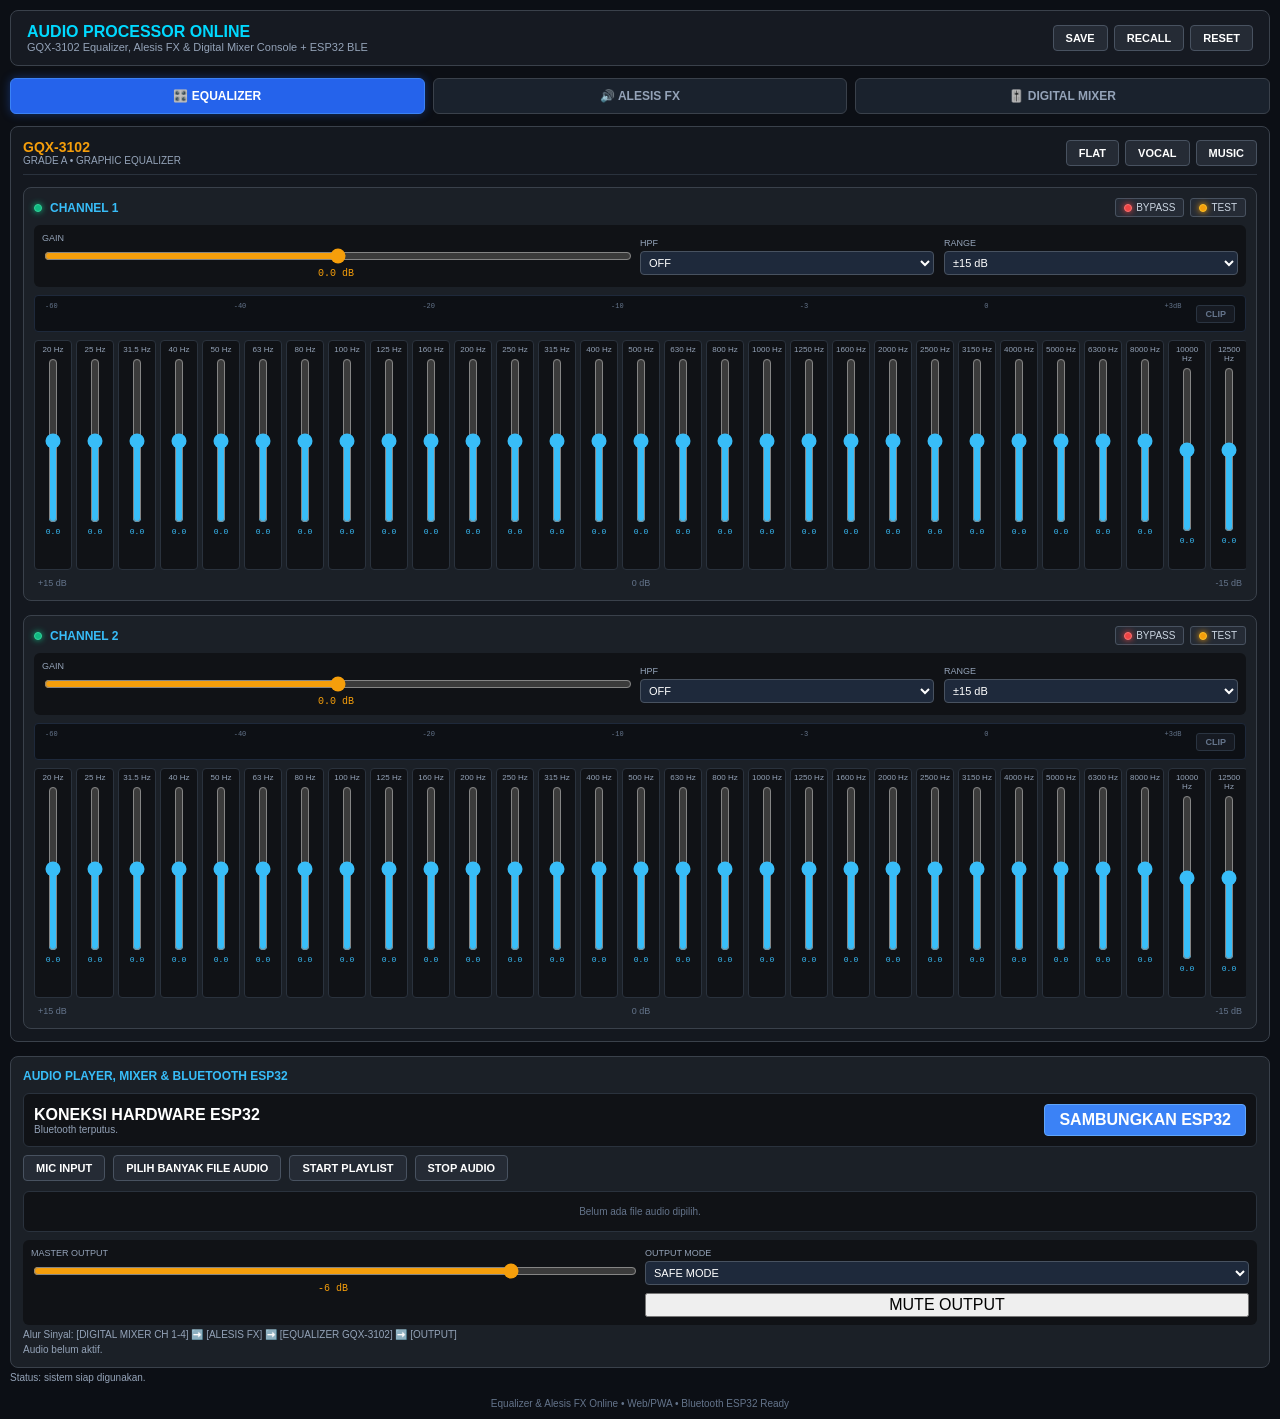
==== index.html @ 8e86ab90 "Update fmt.Println message from 'Hello' to 'Goodbye' Signed-off-by: alfattahfinance <mhmdaril707@gma" ====
<!DOCTYPE html>  
<html lang="id">  
<head>  
  <meta charset="UTF-8">  
  <meta name="viewport" content="width=device-width, initial-scale=1.0">  
  <meta name="theme-color" content="#111827">  
  <meta name="description" content="GQX-3102 Equalizer, Alesis FX & Digital Mixer Console + ESP32 BLE">  
  <link rel="manifest" href="manifest.json">  
  
  <title>GQX-3102 Equalizer & Digital Mixer Online</title>  
  <style>  
/* =========================================================  
   RESET & STYLING DASAR  
========================================================= */  
* { box-sizing: border-box; }  
html, body { width: 100%; min-height: 100%; margin: 0; padding: 0; overflow-x: hidden; }  
body { font-family: Arial, Helvetica, sans-serif; background: #0c0f15; color: #ffffff; -webkit-text-size-adjust: 100%; }  
button, input, select { font: inherit; -webkit-tap-highlight-color: transparent; cursor: pointer; }  
  
.app { width: 100%; max-width: 100%; margin: 0 auto; padding: 10px; }  
  
header, .topbar {  
  display: flex; align-items: center; justify-content: space-between; flex-wrap: wrap; gap: 12px;  
  background: #161a22; padding: 12px 16px; border-radius: 8px; border: 1px solid #3a414b; margin-bottom: 12px;  
}  
.brand { font-weight: bold; font-size: 16px; color: #00d9ff; }  
.subtitle { font-size: 11px; color: #94a3b8; }  
.actions { display: flex; gap: 6px; flex-wrap: wrap; }  
.actions button {  
  background: #252b35; color: #fff; border: 1px solid #485260; padding: 6px 12px; border-radius: 4px; font-size: 11px; font-weight: bold;  
}  
.actions button:hover, .actions button.active { background: #00d9ff; color: #000; border-color: #00d9ff; }  
  
/* =========================================================  
   TIGA TAB NAVIGASI UTAMA  
========================================================= */  
.mode-switch-bar {  
  display: grid;  
  grid-template-columns: repeat(3, 1fr);  
  gap: 8px;  
  margin-bottom: 12px;  
}  
.tab-btn {  
  background: #1a222d;  
  color: #94a3b8;  
  border: 1px solid #3a414b;  
  padding: 10px;  
  border-radius: 6px;  
  font-weight: bold;  
  font-size: 12px;  
  text-align: center;  
  transition: all 0.2s;  
}  
.tab-btn.active {  
  background: #2563eb;  
  color: #fff;  
  border-color: #3b82f6;  
  box-shadow: 0 0 10px rgba(37, 99, 235, 0.4);  
}  
  
.tab-content { display: none; }  
.tab-content.active { display: block; }  
  
/* =========================================================  
   RACK & CHANNEL CONTAINER (EQUALIZER)  
========================================================= */  
.rack { background: #14181f; border: 1px solid #3a414b; border-radius: 8px; padding: 12px; }  
.rack-header { display: flex; justify-content: space-between; align-items: center; margin-bottom: 12px; border-bottom: 1px solid #2a323d; padding-bottom: 8px; }  
.model { font-size: 14px; font-weight: bold; color: #f59e0b; }  
.grade { font-size: 10px; color: #94a3b8; }  
  
.channels { display: flex; flex-direction: column; gap: 14px; }  
.channel { background: #1b2027; border: 1px solid #3a414b; border-radius: 8px; padding: 10px; }  
.channel-header { display: flex; justify-content: space-between; align-items: center; margin-bottom: 8px; }  
.channel-title-group { display: flex; align-items: center; gap: 8px; }  
  
/* LED Indikator */  
.status-led { width: 8px; height: 8px; border-radius: 50%; background: #252b35; border: 1px solid #485260; display: inline-block; }  
.status-led.active-led { background: #10b981; border-color: #34d399; box-shadow: 0 0 6px #10b981; }  
.status-led.bypass-led { background: #ef4444; border-color: #f87171; box-shadow: 0 0 6px #ef4444; }  
.status-led.test-led { background: #f59e0b; border-color: #fbbf24; box-shadow: 0 0 6px #f59e0b; }  
  
.channel-title { font-size: 12px; font-weight: bold; color: #38bdf8; }  
.channel-controls { display: flex; gap: 6px; align-items: center; }  
.small-button { background: #252b35; color: #cbd5e1; border: 1px solid #485260; padding: 3px 8px; font-size: 10px; border-radius: 3px; display: flex; align-items: center; gap: 4px; }  
.small-button.active { background: #ef4444; color: #fff; border-color: #f87171; }  
.small-button.test-button.active { background: #f59e0b; color: #000; }  
  
.control-row { display: grid; grid-template-columns: 2fr 1fr 1fr; gap: 10px; background: #101216; padding: 8px; border-radius: 6px; margin-bottom: 8px; align-items: center; }  
.control label { display: block; font-size: 9px; color: #94a3b8; margin-bottom: 3px; }  
.control input[type="range"] { width: 100%; accent-color: #f59e0b; }  
.gain-value { font-size: 10px; color: #f59e0b; text-align: center; font-family: monospace; }  
.control select { width: 100%; background: #1e293b; color: #fff; border: 1px solid #485260; padding: 4px; font-size: 11px; border-radius: 4px; }  
  
.meter-area { display: flex; align-items: center; justify-content: space-between; background: #0d1015; padding: 6px 10px; border-radius: 4px; margin-bottom: 8px; border: 1px solid #1e293b; }  
.meter-container-box { display: flex; flex-direction: column; gap: 3px; flex-grow: 1; margin-right: 15px; }  
.meter-scale-labels { display: flex; justify-content: space-between; font-size: 7px; color: #64748b; font-family: monospace; }  
.meter { display: flex; gap: 3px; height: 12px; align-items: center; }  
.meter span { flex: 1; height: 8px; background: #192231; border-radius: 1px; border: 1px solid #2a3441; }  
.meter span.green.on { background: #10b981; border-color: #34d399; box-shadow: 0 0 5px #10b981; }  
.meter span.yellow.on { background: #f59e0b; border-color: #fbbf24; box-shadow: 0 0 5px #f59e0b; }  
.meter span.red.on { background: #ef4444; border-color: #f87171; box-shadow: 0 0 6px #ef4444; }  
.clip { font-size: 9px; font-weight: bold; color: #64748b; background: #161a22; padding: 3px 8px; border-radius: 3px; border: 1px solid #2a3441; }  
.clip.on { background: #ef4444; color: #fff; border-color: #f87171; box-shadow: 0 0 8px #ef4444; }  
  
.eq-section { width: 100%; overflow-x: auto; padding-bottom: 6px; scrollbar-width: thin; }  
.eq { display: grid; grid-template-columns: repeat(31, 38px); gap: 4px; min-width: max-content; }  
.band { background: #101216; border: 1px solid #2a323d; border-radius: 4px; padding: 4px 2px; display: flex; flex-direction: column; align-items: center; height: 230px; position: relative; }  
.band-frequency { font-size: 8px; color: #94a3b8; margin-bottom: 4px; text-align: center; }  
  
.band input[type="range"] {  
  writing-mode: vertical-lr;  
  direction: rtl;  
  width: 16px;  
  height: 165px;  
  accent-color: #38bdf8;  
  cursor: pointer;  
  position: relative;  
  z-index: 2;  
}  
  
.slider-track-container {  
  position: relative;  
  height: 165px;  
  width: 24px;  
  display: flex;  
  justify-content: center;  
  align-items: center;  
  cursor: pointer;  
}  
  
.band-value { font-size: 8px; color: #38bdf8; margin-top: 4px; font-family: monospace; text-align: center; }  
.scale { display: flex; justify-content: space-between; font-size: 9px; color: #64748b; padding: 2px 4px; }  
  
/* =========================================================  
   PANEL ALESIS (EFFECTS PROCESSOR)  
========================================================= */  
.echo-panel-box {  
  background: #161a22;  
  border: 1px solid #3a414b;  
  border-radius: 8px;  
  padding: 20px;  
}  
.echo-header-row {  
  display: flex;  
  justify-content: space-between;  
  align-items: center;  
  margin-bottom: 15px;  
}  
.echo-onoff-btn {  
  background: #252b35; color: #fff; border: 1px solid #485260; padding: 8px 16px; border-radius: 6px; font-weight: bold; font-size: 12px;  
}  
.echo-onoff-btn.active {  
  background: #10b981; border-color: #34d399; color: #000; box-shadow: 0 0 8px #10b981;  
}  
.echo-grid { display: grid; grid-template-columns: 1fr 1fr; gap: 15px; }  
.echo-control-card { background: #101216; border: 1px solid #2a323d; padding: 15px; border-radius: 6px; }  
.echo-control-card label { display: block; font-size: 11px; color: #38bdf8; margin-bottom: 6px; font-weight: bold; }  
.echo-control-card input[type="range"] { width: 100%; accent-color: #38bdf8; margin-bottom: 6px; }  
.echo-val { font-size: 11px; color: #f59e0b; font-family: monospace; text-align: right; }  
  
/* =========================================================  
   DIGITAL MIXER CONSOLE  
========================================================= */  
.mixer-console {  
  background: #0d1117;  
  border: 1px solid #30363d;  
  border-radius: 12px;  
  padding: 16px;  
  box-shadow: 0 10px 30px rgba(0,0,0,0.8);  
}  
  
.mixer-top-console {  
  display: grid;  
  grid-template-columns: 2fr 1fr;  
  gap: 12px;  
  background: #040609;  
  border: 1px solid #21262d;  
  border-radius: 8px;  
  padding: 12px;  
  margin-bottom: 16px;  
}  
  
.mixer-tft-screen {  
  background: #05080c;  
  border: 2px solid #2d3748;  
  border-radius: 8px;  
  padding: 8px;  
  box-shadow: inset 0 0 20px rgba(0,0,0,0.9), 0 4px 10px rgba(0,0,0,0.5);  
  display: flex;  
  flex-direction: column;  
  justify-content: space-between;  
}  
  
.tft-header {  
  display: flex;  
  justify-content: space-between;  
  align-items: center;  
  border-bottom: 1px solid #1e293b;  
  padding-bottom: 4px;  
  margin-bottom: 6px;  
  font-size: 10px;  
  font-weight: bold;  
  color: #38bdf8;  
  white-space: nowrap;  
  overflow: hidden;  
  text-overflow: ellipsis;  
}  
  
.tft-top-tabs {  
  display: flex;  
  gap: 3px;  
  background: #0f172a;  
  padding: 3px;  
  border-radius: 4px;  
  margin-bottom: 6px;  
  border: 1px solid #1e293b;  
  overflow-x: auto;  
}  
  
.tft-tab {  
  background: #1e293b;  
  color: #94a3b8;  
  border: none;  
  font-size: 8px;  
  font-weight: bold;  
  padding: 3px 6px;  
  border-radius: 3px;  
  cursor: pointer;  
  white-space: nowrap;  
  transition: all 0.2s;  
}  
  
.tft-tab.active { background: #0284c7; color: #fff; }  
  
.tft-main-viewport {  
  background: #020408;  
  border: 1px solid #1e293b;  
  border-radius: 4px;  
  min-height: 95px;  
  padding: 6px 8px;  
  display: flex;  
  flex-direction: column;  
  justify-content: space-between;  
}  
  
.tft-content-screen { font-size: 10px; color: #38bdf8; line-height: 1.3; }  
.tft-interactive-grid { display: grid; grid-template-columns: repeat(3, 1fr); gap: 6px; margin-top: 6px; }  
.tft-interactive-item { background: #0d121c; border: 1px solid #1e293b; padding: 4px; border-radius: 4px; font-size: 9px; }  
.tft-interactive-item label { display: block; color: #94a3b8; margin-bottom: 2px; font-size: 8px; }  
.tft-interactive-item input[type="range"] { width: 100%; accent-color: #38bdf8; }  
.tft-interactive-item select { width: 100%; background: #161f30; color: #fff; border: 1px solid #334155; font-size: 9px; padding: 2px; border-radius: 3px; }  
.tft-interactive-item button { width: 100%; background: #0284c7; color: #fff; border: none; padding: 4px; font-size: 8px; font-weight: bold; border-radius: 3px; cursor: pointer; }  
.tft-interactive-item button.active-action { background: #10b981; }  
  
.tft-encoders-bar {  
  display: grid;  
  grid-template-columns: repeat(6, 1fr);  
  gap: 4px;  
  margin-top: 6px;  
  background: #090d16;  
  padding: 4px;  
  border-radius: 4px;  
  border: 1px solid #1e293b;  
}  
  
.tft-encoder-knob {  
  background: linear-gradient(180deg, #1e293b, #0f172a);  
  border: 1px solid #475569;  
  border-radius: 4px;  
  text-align: center;  
  padding: 3px 1px;  
  font-size: 7px;  
  color: #cbd5e1;  
  font-family: monospace;  
}  
  
.tft-encoder-knob span { display: block; color: #38bdf8; font-weight: bold; font-size: 8px; margin-top: 1px; }  
  
.mixer-control-section {  
  background: #11161d;  
  border: 1px solid #21262d;  
  border-radius: 6px;  
  padding: 10px;  
  display: flex;  
  flex-direction: column;  
  justify-content: space-between;  
}  
  
.section-grid-btns { display: grid; grid-template-columns: repeat(3, 1fr); gap: 4px; }  
  
.console-btn {  
  background: #1f2937; color: #cbd5e1; border: 1px solid #374151; font-size: 9px; font-weight: bold; padding: 6px 2px; border-radius: 3px; text-align: center; cursor: pointer;  
}  
.console-btn.active { background: #0284c7; color: #fff; border-color: #38bdf8; }  
  
.mixer-desk-surface { display: grid; grid-template-columns: repeat(4, 1fr) 1.25fr; gap: 10px; overflow-x: auto; }  
  
.console-channel-strip {  
  background: linear-gradient(180deg, #161b22, #0d1117);  
  border: 1px solid #30363d;  
  border-radius: 8px;  
  padding: 10px;  
  display: flex;  
  flex-direction: column;  
  align-items: center;  
  box-shadow: inset 0 1px 0 rgba(255,255,255,0.05);  
}  
  
.console-channel-strip.master-strip { background: linear-gradient(180deg, #221a10, #110c05); border-color: #d97706; }  
  
.strip-label-box {  
  background: #0b0f15; border: 1px solid #21262d; border-radius: 4px; width: 100%; padding: 5px; text-align: center; margin-bottom: 8px; font-size: 11px; font-weight: bold; color: #38bdf8; letter-spacing: 0.5px;  
}  
.master-strip .strip-label-box { color: #fbbf24; border-color: #78350f; background: #140d04; }  
  
.strip-knobs-area {  
  width: 100%; background: #080c10; border: 1px solid #1f2937; border-radius: 4px; padding: 6px; margin-bottom: 8px; display: flex; flex-direction: column; gap: 6px;  
}  
.knob-row { display: flex; justify-content: space-between; align-items: center; font-size: 9px; color: #94a3b8; }  
.knob-row select { background: #111827; color: #fff; border: 1px solid #374151; font-size: 9px; padding: 2px; border-radius: 3px; }  
  
.fader-panel-area { display: flex; align-items: center; gap: 8px; margin: 6px 0; }  
.vert-led-meter {  
  display: flex; flex-direction: column; gap: 2px; width: 8px; height: 190px; background: #020408; border: 1px solid #1f2937; padding: 3px 1px; border-radius: 3px;  
}  
.vert-led-meter span { flex: 1; background: #111827; border-radius: 1px; }  
.vert-led-meter span.green.on { background: #10b981 !important; box-shadow: 0 0 4px #10b981; }  
.vert-led-meter span.yellow.on { background: #f59e0b !important; box-shadow: 0 0 4px #f59e0b; }  
.vert-led-meter span.red.on { background: #ef4444 !important; box-shadow: 0 0 4px #ef4444; }  
  
.fader-slot { position: relative; height: 190px; width: 28px; display: flex; justify-content: center; align-items: center; background: #05070a; border: 1px solid #1f2937; border-radius: 4px; }  
.fader-slot input[type="range"] { writing-mode: vertical-lr; direction: rtl; width: 18px; height: 175px; accent-color: #38bdf8; cursor: pointer; }  
.master-strip .fader-slot input[type="range"] { accent-color: #fbbf24; }  
  
.fader-readout { font-size: 10px; font-family: monospace; color: #38bdf8; margin-bottom: 6px; font-weight: bold; }  
.master-strip .fader-readout { color: #fbbf24; }  
  
.strip-action-buttons { display: flex; gap: 4px; width: 100%; }  
.console-action-btn { flex: 1; background: #21262d; color: #cbd5e1; border: 1px solid #374151; padding: 6px 2px; font-size: 9px; font-weight: bold; border-radius: 3px; text-align: center; cursor: pointer; }  
.console-action-btn.mute.active { background: #ef4444; color: #fff; border-color: #f87171; }  
.console-action-btn.solo.active { background: #f59e0b; color: #000; border-color: #fbbf24; }  
  
/* Audio & Bluetooth Panel */  
.audio-panel { background: #1b2027; border: 1px solid #3a414b; border-radius: 8px; padding: 12px; margin-top: 14px; }  
.audio-panel h3 { margin: 0 0 10px 0; font-size: 12px; color: #38bdf8; }  
.audio-actions { display: flex; flex-wrap: wrap; gap: 8px; align-items: center; margin-bottom: 10px; }  
.bt-panel {  
  width: 100%; background: #101216; padding: 10px; border-radius: 6px; border: 1px solid #2a323d; margin-bottom: 8px; display: flex; justify-content: space-between; align-items: center; flex-wrap: wrap; gap: 8px;  
}  
.bt-info { font-size: 10px; color: #94a3b8; }  
#connectBtButton { background: #3b82f6; color: white; border: 1px solid #60a5fa; padding: 6px 14px; border-radius: 4px; font-weight: bold; }  
#connectBtButton.connected { background: #10b981; border-color: #34d399; }  
  
.audio-actions button, .file-button {  
  background: #252b35; color: #fff; border: 1px solid #485260; padding: 6px 12px; font-size: 11px; border-radius: 4px; font-weight: bold; display: inline-flex; align-items: center; cursor: pointer;  
}  
.audio-actions button:hover, .file-button:hover { background: #334155; }  
.audio-actions button.active { background: #10b981; border-color: #34d399; color: #000; }  
  
.playlist-container { width: 100%; background: #101216; border: 1px solid #2a323d; border-radius: 6px; padding: 8px; margin: 8px 0; max-height: 100px; overflow-y: auto; font-size: 10px; color: #94a3b8; }  
.playlist-item { display: flex; justify-content: space-between; padding: 3px 6px; border-bottom: 1px solid #1e293b; cursor: pointer; }  
.playlist-item:hover { background: #1e293b; color: #fff; }  
.playlist-item.playing { color: #38bdf8; font-weight: bold; }  
  
.output-panel { display: grid; grid-template-columns: 1fr 1fr; gap: 10px; background: #101216; padding: 8px; border-radius: 6px; margin-top: 8px; }  
.output-control label { display: block; font-size: 9px; color: #94a3b8; margin-bottom: 3px; }  
.output-control input[type="range"] { width: 100%; accent-color: #f59e0b; }  
.master-value { font-size: 10px; color: #f59e0b; font-family: monospace; text-align: center; }  
.output-control select { width: 100%; background: #1e293b; color: #fff; border: 1px solid #485260; padding: 4px; font-size: 11px; border-radius: 4px; }  
#muteOutputButton.active { background: #ef4444 !important; color: #fff !important; border-color: #f87171; }  
  
.device-status, .feedback-status, .audio-status, .status { font-size: 10px; color: #94a3b8; margin-top: 4px; }  
.footer { text-align: center; font-size: 10px; color: #64748b; margin-top: 15px; }  
  
@media (max-width: 768px) {  
  .control-row, .output-panel, .echo-grid { grid-template-columns: 1fr; }  
}  
  </style>  
</head>  
  
<body>  
  <main class="app">  
    <header class="topbar">  
      <div>  
        <div class="brand">AUDIO PROCESSOR ONLINE</div>  
        <div class="subtitle">GQX-3102 Equalizer, Alesis FX & Digital Mixer Console + ESP32 BLE</div>  
      </div>  
      <div class="actions">  
        <button id="saveButton">SAVE</button>  
        <button id="loadButton">RECALL</button>  
        <button id="resetButton">RESET</button>  
      </div>  
    </header>  
  
    <!-- TIGA TAB NAVIGASI UTAMA -->  
    <nav class="mode-switch-bar">  
      <button class="tab-btn active" id="tabEqBtn">🎛️ EQUALIZER</button>  
      <button class="tab-btn" id="tabEchoBtn">🔊 ALESIS FX</button>  
      <button class="tab-btn" id="tabMixerBtn">🎚️ DIGITAL MIXER</button>  
    </nav>  
  
    <!-- KONTEN TAB 1: EQUALIZER -->  
    <div class="tab-content active" id="tabEqContent">  
      <section class="rack">  
        <div class="rack-header">  
          <div>  
            <div class="model">GQX-3102</div>  
            <div class="grade">GRADE A • GRAPHIC EQUALIZER</div>  
          </div>  
          <div class="actions">  
            <button id="flatButton">FLAT</button>  
            <button id="vocalButton">VOCAL</button>  
            <button id="musicButton">MUSIC</button>  
          </div>  
        </div>  
  
        <section class="channels">  
          <!-- CHANNEL 1 -->  
          <article class="channel" data-channel="0">  
            <div class="channel-header">  
              <div class="channel-title-group">  
                <span class="status-led active-led" id="ch0_active_led"></span>  
                <div class="channel-title">CHANNEL 1</div>  
              </div>  
              <div class="channel-controls">  
                <button class="small-button bypass-button"><span class="status-led bypass-led"></span> BYPASS</button>  
                <button class="small-button test-button"><span class="status-led test-led"></span> TEST</button>  
              </div>  
            </div>  
            <div class="control-row">  
              <div class="control">  
                <label>GAIN</label>  
                <input class="gain" type="range" min="-12" max="12" step="0.5" value="0">  
                <div class="gain-value">0.0 dB</div>  
              </div>  
              <div class="control">  
                <label>HPF</label>  
                <select class="hpf">  
                  <option value="off">OFF</option>  
                  <option value="40">40 Hz</option>  
                  <option value="80">80 Hz</option>  
                  <option value="120">120 Hz</option>  
                </select>  
              </div>  
              <div class="control">  
                <label>RANGE</label>  
                <select class="range">  
                  <option value="6">±6 dB</option>  
                  <option value="15" selected>±15 dB</option>  
                </select>  
              </div>  
            </div>  
            <div class="meter-area">  
              <div class="meter-container-box">  
                <div class="meter-scale-labels"><span>-60</span><span>-40</span><span>-20</span><span>-10</span><span>-3</span><span>0</span><span>+3dB</span></div>  
                <div class="meter"></div>  
              </div>  
              <div class="clip">CLIP</div>  
            </div>  
            <div class="eq-section"><div class="eq"></div></div>  
            <div class="scale"><span>+15 dB</span><span>0 dB</span><span>-15 dB</span></div>  
          </article>  
  
          <!-- CHANNEL 2 -->  
          <article class="channel" data-channel="1">  
            <div class="channel-header">  
              <div class="channel-title-group">  
                <span class="status-led active-led" id="ch1_active_led"></span>  
                <div class="channel-title">CHANNEL 2</div>  
              </div>  
              <div class="channel-controls">  
                <button class="small-button bypass-button"><span class="status-led bypass-led"></span> BYPASS</button>  
                <button class="small-button test-button"><span class="status-led test-led"></span> TEST</button>  
              </div>  
            </div>  
            <div class="control-row">  
              <div class="control">  
                <label>GAIN</label>  
                <input class="gain" type="range" min="-12" max="12" step="0.5" value="0">  
                <div class="gain-value">0.0 dB</div>  
              </div>  
              <div class="control">  
                <label>HPF</label>  
                <select class="hpf">  
                  <option value="off">OFF</option>  
                  <option value="40">40 Hz</option>  
                  <option value="80">80 Hz</option>  
                  <option value="120">120 Hz</option>  
                </select>  
              </div>  
              <div class="control">  
                <label>RANGE</label>  
                <select class="range">  
                  <option value="6">±6 dB</option>  
                  <option value="15" selected>±15 dB</option>  
                </select>  
              </div>  
            </div>  
            <div class="meter-area">  
              <div class="meter-container-box">  
                <div class="meter-scale-labels"><span>-60</span><span>-40</span><span>-20</span><span>-10</span><span>-3</span><span>0</span><span>+3dB</span></div>  
                <div class="meter"></div>  
              </div>  
              <div class="clip">CLIP</div>  
            </div>  
            <div class="eq-section"><div class="eq"></div></div>  
            <div class="scale"><span>+15 dB</span><span>0 dB</span><span>-15 dB</span></div>  
          </article>  
        </section>  
      </section>  
    </div>  
  
    <!-- KONTEN TAB 2: ALESIS FX PROCESSOR -->  
    <div class="tab-content" id="tabEchoContent">  
      <div class="echo-panel-box">  
        <div class="echo-header-row">  
          <div>  
            <h3 style="color: #38bdf8; margin:0 0 4px 0;">ALESIS DIGITAL EFFECTS PROCESSOR</h3>  
            <p style="font-size: 11px; color: #94a3b8; margin:0;">Prosesor Efek Studio (Reverb & Delay) di antara Mixer dan Equalizer.</p>  
          </div>  
          <button class="echo-onoff-btn" id="echoToggleBtn">ALESIS FX: OFF</button>  
        </div>  
          
        <div class="echo-grid">  
          <div class="echo-control-card">  
            <label>DELAY TIME (Waktu Pantulan)</label>  
            <input type="range" id="echoDelay" min="0.05" max="1.0" step="0.05" value="0.3">  
            <div class="echo-val" id="echoDelayVal">0.30 detik</div>  
          </div>  
            
          <div class="echo-control-card">  
            <label>FEEDBACK (Pengulangan)</label>  
            <input type="range" id="echoFeedback" min="0.0" max="0.9" step="0.05" value="0.4">  
            <div class="echo-val" id="echoFeedbackVal">40%</div>  
          </div>  
  
          <div class="echo-control-card">  
            <label>ROOM DAMPING / TONE</label>  
            <input type="range" id="echoDamping" min="1000" max="15000" step="500" value="5000">  
            <div class="echo-val" id="echoDampingVal">5000 Hz</div>  
          </div>  
  
          <div class="echo-control-card">  
            <label>EFFECTS MIX (Wet / Dry)</label>  
            <input type="range" id="echoMix" min="0.0" max="1.0" step="0.05" value="0.3">  
            <div class="echo-val" id="echoMixVal">30%</div>  
          </div>  
        </div>  
      </div>  
    </div>  
  
    <!-- KONTEN TAB 3: DIGITAL MIXER CONSOLE -->  
    <div class="tab-content" id="tabMixerContent">  
      <div class="mixer-console">  
          
        <!-- BAGIAN LAYAR UTAMA & KONTROL ATAS -->  
        <div class="mixer-top-console">  
            
          <!-- LAYAR TFT UTAMA -->  
          <div class="mixer-tft-screen">  
            <div class="tft-header">  
              <span id="tftSectionTitle">CONFIG / PREAMP INTERFACE</span>  
              <span style="color: #10b981;">● DSP: 48kHz / 32-bit</span>  
            </div>  
  
            <div class="tft-top-tabs">  
              <button class="tft-tab active" data-tft-tab="home">HOME</button>  
              <button class="tft-tab" data-tft-tab="meters">METERS</button>  
              <button class="tft-tab" data-tft-tab="routing">ROUTING</button>  
              <button class="tft-tab" data-tft-tab="setup">SETUP</button>  
              <button class="tft-tab" data-tft-tab="library">LIBRARY</button>  
              <button class="tft-tab" data-tft-tab="effects">EFFECTS</button>  
            </div>  
  
            <div class="tft-main-viewport">  
              <div class="tft-content-screen" id="tftContentArea"></div>  
              <div style="font-size: 8px; color: #64748b; border-top: 1px solid #1e293b; padding-top: 3px; display: flex; justify-content: space-between;">  
                <span id="tftFooterChannel">CH 01: Lead Vocal</span>  
                <span id="tftFooterStatus">Gate/Comp/EQ Active</span>  
              </div>  
            </div>  
  
            <div class="tft-encoders-bar">  
              <div class="tft-encoder-knob">GAIN<span id="enc1Val">+12dB</span></div>  
              <div class="tft-encoder-knob">HPF<span id="enc2Val">80Hz</span></div>  
              <div class="tft-encoder-knob">THRESH<span id="enc3Val">-18dB</span></div>  
              <div class="tft-encoder-knob">RATIO<span id="enc4Val">3:1</span></div>  
              <div class="tft-encoder-knob">FREQUENCY<span id="enc5Val">2.5kHz</span></div>  
              <div class="tft-encoder-knob">MIX/SEND<span id="enc6Val">0.0dB</span></div>  
            </div>  
          </div>  
  
          <div class="mixer-control-section">  
            <div style="font-size: 10px; font-weight: bold; color: #38bdf8; margin-bottom: 4px;">SECTION SELECT</div>  
            <div class="section-grid-btns">  
              <button class="console-btn active" data-section="config">CONFIG</button>  
              <button class="console-btn" data-section="gate">GATE</button>  
              <button class="console-btn" data-section="dynamics">DYNAMICS</button>  
              <button class="console-btn" data-section="eq">EQ</button>  
              <button class="console-btn" data-section="sends">SENDS</button>  
              <button class="console-btn" data-section="main">MAIN</button>  
            </div>  
          </div>  
        </div>  
  
        <!-- PERMUKAAN KONSOLE -->  
        <div class="mixer-desk-surface">  
          <div class="console-channel-strip" data-strip="0">  
            <div class="strip-label-box">CH 1: MIC</div>  
            <div class="strip-knobs-area">  
              <div class="knob-row"><span>GAIN</span><span>+0 dB</span></div>  
              <div class="knob-row"><span>HPF</span><select class="strip-hpf"><option value="off">OFF</option><option value="80">80Hz</option></select></div>  
            </div>  
            <div class="fader-readout">0.0 dB</div>  
            <div class="fader-panel-area">  
              <div class="fader-slot"><input class="strip-fader" type="range" min="-40" max="10" step="0.5" value="0"></div>  
              <div class="vert-led-meter" id="mixerMeter1"></div>  
            </div>  
            <div class="strip-action-buttons" style="margin-top:8px;">  
              <button class="console-action-btn mute">MUTE</button>  
              <button class="console-action-btn solo">SOLO</button>  
            </div>  
          </div>  
  
          <div class="console-channel-strip" data-strip="1">  
            <div class="strip-label-box">CH 2: MUSIC</div>  
            <div class="strip-knobs-area">  
              <div class="knob-row"><span>GAIN</span><span>+0 dB</span></div>  
              <div class="knob-row"><span>HPF</span><select class="strip-hpf"><option value="off">OFF</option><option value="80">80Hz</option></select></div>  
            </div>  
            <div class="fader-readout">0.0 dB</div>  
            <div class="fader-panel-area">  
              <div class="fader-slot"><input class="strip-fader" type="range" min="-40" max="10" step="0.5" value="0"></div>  
              <div class="vert-led-meter" id="mixerMeter2"></div>  
            </div>  
            <div class="strip-action-buttons" style="margin-top:8px;">  
              <button class="console-action-btn mute">MUTE</button>  
              <button class="console-action-btn solo">SOLO</button>  
            </div>  
          </div>  
  
          <div class="console-channel-strip" data-strip="2">  
            <div class="strip-label-box">CH 3: AUX</div>  
            <div class="strip-knobs-area">  
              <div class="knob-row"><span>GAIN</span><span>+0 dB</span></div>  
              <div class="knob-row"><span>HPF</span><select class="strip-hpf"><option value="off">OFF</option><option value="80">80Hz</option></select></div>  
            </div>  
            <div class="fader-readout">0.0 dB</div>  
            <div class="fader-panel-area">  
              <div class="fader-slot"><input class="strip-fader" type="range" min="-40" max="10" step="0.5" value="0"></div>  
              <div class="vert-led-meter" id="mixerMeter3"></div>  
            </div>  
            <div class="strip-action-buttons" style="margin-top:8px;">  
              <button class="console-action-btn mute">MUTE</button>  
              <button class="console-action-btn solo">SOLO</button>  
            </div>  
          </div>  
  
          <div class="console-channel-strip" data-strip="3">  
            <div class="strip-label-box">CH 4: FX</div>  
            <div class="strip-knobs-area">  
              <div class="knob-row"><span>GAIN</span><span>+0 dB</span></div>  
              <div class="knob-row"><span>HPF</span><select class="strip-hpf"><option value="off">OFF</option><option value="80">80Hz</option></select></div>  
            </div>  
            <div class="fader-readout">0.0 dB</div>  
            <div class="fader-panel-area">  
              <div class="fader-slot"><input class="strip-fader" type="range" min="-40" max="10" step="0.5" value="0"></div>  
              <div class="vert-led-meter" id="mixerMeter4"></div>  
            </div>  
            <div class="strip-action-buttons" style="margin-top:8px;">  
              <button class="console-action-btn mute">MUTE</button>  
              <button class="console-action-btn solo">SOLO</button>  
            </div>  
          </div>  
  
          <div class="console-channel-strip master-strip" data-strip="4">  
            <div class="strip-label-box">MASTER L/R</div>  
            <div class="strip-knobs-area" style="border-color: #78350f;">  
              <div class="knob-row"><span>LIMIT</span><span>ON</span></div>  
              <div class="knob-row"><span>PROC</span><select><option>EQ+ALESIS</option><option>BYPASS</option></select></div>  
            </div>  
            <div class="fader-readout" id="masterFaderReadout">0.0 dB</div>  
            <div class="fader-panel-area">  
              <div class="fader-slot"><input id="masterStripFader" type="range" min="-50" max="6" step="0.5" value="0"></div>  
              <div class="vert-led-meter" id="mixerMeterMaster"></div>  
            </div>  
            <div class="strip-action-buttons" style="margin-top:8px;">  
              <button class="console-action-btn mute" id="masterMuteBtn" style="background:#b45309; color:#fff;">MUTE</button>  
              <button class="console-action-btn active" style="background:#fbbf24; color:#000;">LR</button>  
            </div>  
          </div>  
        </div>  
      </div>  
    </div>  
  
    <!-- PANEL AUDIO & BLUETOOTH -->  
    <section class="audio-panel">  
      <h3>AUDIO PLAYER, MIXER & BLUETOOTH ESP32</h3>  
  
      <div class="bt-panel">  
        <div>  
          <strong>KONEKSI HARDWARE ESP32</strong>  
          <div id="btStatus" class="bt-info">Bluetooth terputus.</div>  
        </div>  
        <button id="connectBtButton">SAMBUNGKAN ESP32</button>  
      </div>  
  
      <div class="audio-actions">  
        <button id="startMicButton">MIC INPUT</button>  
        <label class="file-button">PILIH BANYAK FILE AUDIO<input id="audioFilesInput" type="file" accept="audio/*" multiple hidden></label>  
        <button id="startAudioButton">START PLAYLIST</button>  
        <button id="stopAudioButton">STOP AUDIO</button>  
      </div>  
  
      <div class="playlist-container" id="playlistContainer">  
        <div style="text-align: center; padding: 6px; color: #64748b;">Belum ada file audio dipilih.</div>  
      </div>  
  
      <div class="output-panel">  
        <div class="output-control">  
          <label for="masterGainControl">MASTER OUTPUT</label>  
          <input id="masterGainControl" type="range" min="-30" max="0" step="1" value="-6">  
          <div id="masterGainValue" class="master-value">-6 dB</div>  
        </div>  
        <div class="output-control">  
          <label for="outputMode">OUTPUT MODE</label>  
          <select id="outputMode">  
            <option value="safe" selected>SAFE MODE</option>  
            <option value="normal">NORMAL MODE</option>  
          </select>  
          <button id="muteOutputButton" style="width:100%; margin-top:8px;">MUTE OUTPUT</button>  
        </div>  
      </div>  
  
      <div id="feedbackStatus" class="feedback-status">Alur Sinyal: [DIGITAL MIXER CH 1-4] ➡️ [ALESIS FX] ➡️ [EQUALIZER GQX-3102] ➡️ [OUTPUT]</div>  
      <div id="audioStatus" class="audio-status">Audio belum aktif.</div>  
    </section>  
  
    <div id="status" class="status">Status: sistem siap digunakan.</div>  
    <div class="footer">Equalizer & Alesis FX Online • Web/PWA • Bluetooth ESP32 Ready</div>  
  </main>  
  
  <script>  
"use strict";  
  
/* =========================================================  
   INISIALISASI LED METER VERTIKAL MIXER  
========================================================= */  
function initMixerVerticalMeters() {  
  const meterIds = ["mixerMeter1", "mixerMeter2", "mixerMeter3", "mixerMeter4", "mixerMeterMaster"];  
  meterIds.forEach(id => {  
    const container = document.getElementById(id);  
    if (!container) return;  
    container.innerHTML = "";  
    for (let i = 0; i < 10; i++) {  
      const span = document.createElement("span");  
      if (i < 2) span.className = "red";  
      else if (i < 4) span.className = "yellow";  
      else span.className = "green";  
      container.appendChild(span);  
    }  
  });  
}  
initMixerVerticalMeters();  
  
/* =========================================================  
   NAVIGASI TIGA TAB UTAMA  
========================================================= */  
const tabEqBtn = document.getElementById("tabEqBtn");  
const tabEchoBtn = document.getElementById("tabEchoBtn");  
const tabMixerBtn = document.getElementById("tabMixerBtn");  
const tabEqContent = document.getElementById("tabEqContent");  
const tabEchoContent = document.getElementById("tabEchoContent");  
const tabMixerContent = document.getElementById("tabMixerContent");  
  
tabEqBtn.addEventListener("click", () => {  
  tabEqBtn.classList.add("active"); tabEchoBtn.classList.remove("active"); tabMixerBtn.classList.remove("active");  
  tabEqContent.classList.add("active"); tabEchoContent.classList.remove("active"); tabMixerContent.classList.remove("active");  
});  
tabEchoBtn.addEventListener("click", () => {  
  tabEchoBtn.classList.add("active"); tabEqBtn.classList.remove("active"); tabMixerBtn.classList.remove("active");  
  tabEchoContent.classList.add("active"); tabEqContent.classList.remove("active"); tabMixerContent.classList.remove("active");  
});  
tabMixerBtn.addEventListener("click", () => {  
  tabMixerBtn.classList.add("active"); tabEqBtn.classList.remove("active"); tabEchoBtn.classList.remove("active");  
  tabMixerContent.classList.add("active"); tabEqContent.classList.remove("active"); tabEchoContent.classList.remove("active");  
});  
  
/* =========================================================  
   WEB BLUETOOTH API KE ESP32  
========================================================= */  
let bleDevice = null, bleServer = null, eqCharacteristic = null;  
const ESP32_SERVICE_UUID = "12345678-1234-1234-1234-123456789abc";  
const ESP32_CHAR_UUID    = "abcdef01-2345-6789-0123-456789abcdef";  
  
const connectBtButton = document.getElementById("connectBtButton");  
const btStatus = document.getElementById("btStatus");  
  
connectBtButton.addEventListener("click", async () => {  
  if (!navigator.bluetooth) { alert("Web Bluetooth API tidak didukung browser ini."); return; }  
  try {  
    if (!bleDevice || !bleDevice.gatt.connected) {  
      btStatus.textContent = "Memindai perangkat ESP32...";  
      bleDevice = await navigator.bluetooth.requestDevice({ acceptAllDevices: true, optionalServices: [ESP32_SERVICE_UUID] });  
      bleDevice.addEventListener('gattserverdisconnected', onBleDisconnected);  
      bleServer = await bleDevice.gatt.connect();  
      const service = await bleServer.getPrimaryService(ESP32_SERVICE_UUID);  
      eqCharacteristic = await service.getCharacteristic(ESP32_CHAR_UUID);  
      connectBtButton.textContent = "PUTUSKAN ESP32";  
      connectBtButton.classList.add("connected");  
      btStatus.textContent = "Terhubung ke: " + (bleDevice.name || "ESP32 Device");  
      setStatus("Bluetooth ESP32 terhubung.");  
    } else {  
      if (bleDevice.gatt.connected) bleDevice.gatt.disconnect();  
      onBleDisconnected();  
    }  
  } catch (error) {  
    btStatus.textContent = "Koneksi gagal / dibatalkan.";  
    setStatus("Gagal menghubungkan Bluetooth.");  
  }  
});  
  
function onBleDisconnected() {  
  connectBtButton.textContent = "SAMBUNGKAN ESP32";  
  connectBtButton.classList.remove("connected");  
  btStatus.textContent = "Bluetooth terputus.";  
  eqCharacteristic = null; bleServer = null;  
}  
  
async function sendDataToESP32(dataString) {  
  if (eqCharacteristic && bleDevice && bleDevice.gatt.connected) {  
    try { await eqCharacteristic.writeValue(new TextEncoder().encode(dataString)); } catch (err) {}  
  }  
}  
  
/* =========================================================  
   DATA FREKUENSI & EQUALIZER GRAFIK  
========================================================= */  
const frequencies = [  
  20, 25, 31.5, 40, 50, 63, 80, 100, 125, 160,  
  200, 250, 315, 400, 500, 630, 800, 1000, 1250,  
  1600, 2000, 2500, 3150, 4000, 5000, 6300, 8000,  
  10000, 12500, 16000, 20000  
];  
  
const channels = [...document.querySelectorAll(".channel")];  
function setStatus(msg) { const el = document.getElementById("status"); if (el) el.textContent = "Status: " + msg; }  
function setAudioStatus(msg) { const el = document.getElementById("audioStatus"); if (el) el.textContent = msg; }  
function formatFrequency(v) { return Number.isInteger(v) ? String(v) : v.toFixed(1); }  
  
function createBands(channel) {  
  const eq = channel.querySelector(".eq");  
  if (!eq || eq.children.length > 0) return;  
  
  frequencies.forEach((frequency, index) => {  
    const band = document.createElement("div");  
    band.className = "band";  
  
    const frequencyLabel = document.createElement("div");  
    frequencyLabel.className = "band-frequency";  
    frequencyLabel.textContent = formatFrequency(frequency) + " Hz";  
  
    const trackContainer = document.createElement("div");  
    trackContainer.className = "slider-track-container";  
  
    const slider = document.createElement("input");  
    slider.type = "range"; slider.min = "-15"; slider.max = "15"; slider.step = "0.5"; slider.value = "0";  
  
    const value = document.createElement("div");  
    value.className = "band-value";  
    value.textContent = "0.0";  
  
    slider.addEventListener("input", () => {  
      value.textContent = Number(slider.value).toFixed(1);  
      syncAudioControlsFromUI();  
      sendDataToESP32(JSON.stringify({ type: "eq", band: index, val: slider.value }));  
    });  
  
    trackContainer.appendChild(slider);  
    band.append(frequencyLabel, trackContainer, value);  
    eq.appendChild(band);  
  });  
}  
  
/* =========================================================  
   AUDIO ENGINE & ROUTING (MIXER ➡️ ALESIS FX ➡️ EQ ➡️ OUTPUT)  
========================================================= */  
let audioContext = null;  
let microphoneStream = null;  
let microphoneSource = null;  
  
let audioBuffers = [];  
let audioFileNames = [];  
let currentPlaylistIndex = 0;  
let activeSourceNode = null;  
let isPlaying = false;  
  
// Mixer Strip Nodes  
let mixerStrips = [];  
let masterStripGain = null;  
  
// Alesis FX Nodes  
let alesisInputMerger = null;  
let alesisDelayNode = null, alesisFeedbackNode = null, alesisFilterNode = null, alesisWetNode = null, alesisDryNode = null;  
let isAlesisFxEnabled = false;  
  
// Master Output Nodes  
let masterGainNode = null, outputMuteGainNode = null;  
let audioGraphReady = false, meterAnimationId = null, outputMuted = false;  
  
const audioFilesInput = document.getElementById("audioFilesInput");  
const playlistContainer = document.getElementById("playlistContainer");  
const startMicButton = document.getElementById("startMicButton");  
const startAudioButton = document.getElementById("startAudioButton");  
const stopAudioButton = document.getElementById("stopAudioButton");  
const masterGainControl = document.getElementById("masterGainControl");  
const masterGainValue = document.getElementById("masterGainValue");  
const outputMode = document.getElementById("outputMode");  
const muteOutputButton = document.getElementById("muteOutputButton");  
  
const echoDelay = document.getElementById("echoDelay");  
const echoFeedback = document.getElementById("echoFeedback");  
const echoDamping = document.getElementById("echoDamping");  
const echoMix = document.getElementById("echoMix");  
const echoToggleBtn = document.getElementById("echoToggleBtn");  
  
function createAudioContext() {  
  if (!audioContext) {  
    const AudioContextClass = window.AudioContext || window.webkitAudioContext;  
    audioContext = new AudioContextClass();  
  }  
  if (audioContext.state === "suspended") audioContext.resume();  
  return audioContext;  
}  
  
function dbToGain(db) { return Math.pow(10, db / 20); }  
function getSafeMasterGainDb() {  
  const req = Number(masterGainControl.value);  
  return outputMode.value === "safe" ? Math.min(req, -3) : req;  
}  
  
function updateMasterGain() {  
  const appliedDb = getSafeMasterGainDb();  
  masterGainValue.textContent = appliedDb.toFixed(0) + " dB";  
  if (masterGainNode && audioContext) {  
    masterGainNode.gain.setTargetAtTime(dbToGain(appliedDb), audioContext.currentTime, 0.01);  
  }  
}  
  
function updateOutputMute() {  
  if (outputMuteGainNode && audioContext) {  
    outputMuteGainNode.gain.setTargetAtTime(outputMuted ? 0 : 1, audioContext.currentTime, 0.01);  
  }  
  muteOutputButton.textContent = outputMuted ? "UNMUTE OUTPUT" : "MUTE OUTPUT";  
  muteOutputButton.classList.toggle("active", outputMuted);  
}  
  
// Playlist multi-file handler menggunakan ArrayBuffer Decoding  
audioFilesInput.addEventListener("change", async e => {  
  const files = Array.from(e.target.files);  
  if (files.length === 0) return;  
  
  createAudioContext();  
  initializeAudioGraph();  
  audioBuffers = [];  
  audioFileNames = files.map(f => f.name);  
  setAudioStatus("Mendecode file audio ke Digital Mixer...");  
  
  for (let file of files) {  
    try {  
      const arrayBuffer = await file.arrayBuffer();  
      const decodedBuffer = await audioContext.decodeAudioData(arrayBuffer);  
      audioBuffers.push(decodedBuffer);  
    } catch (err) {}  
  }  
  
  currentPlaylistIndex = 0;  
  renderPlaylistUI();  
  setAudioStatus(audioBuffers.length + " file siap diputar di Channel Mixer.");  
});  
  
function renderPlaylistUI() {  
  playlistContainer.innerHTML = "";  
  audioFileNames.forEach((name, index) => {  
    const item = document.createElement("div");  
    item.className = "playlist-item" + (index === currentPlaylistIndex ? " playing" : "");  
    item.innerHTML = `<span>${index + 1}. ${name}</span>`;  
    item.addEventListener("click", () => {  
      currentPlaylistIndex = index;  
      renderPlaylistUI();  
      playCurrentBuffer();  
    });  
    playlistContainer.appendChild(item);  
  });  
}  
  
const audioChannels = [  
  { inputGain: null, highPass: null, filters: [], analyser: null, bypass: false },  
  { inputGain: null, highPass: null, filters: [], analyser: null, bypass: false }  
];  
  
function buildEqualizerChannel(channelIndex) {  
  const channel = channels[channelIndex];  
  const gainControl = channel.querySelector(".gain");  
  const hpfControl = channel.querySelector(".hpf");  
  const bandControls = [...channel.querySelectorAll(".band input[type='range']")];  
  
  const inputGain = audioContext.createGain();  
  const highPass = audioContext.createBiquadFilter();  
  const analyser = audioContext.createAnalyser();  
  
  inputGain.gain.value = dbToGain(Number(gainControl.value));  
  highPass.type = "highpass";  
  highPass.frequency.value = hpfControl.value === "off" ? 20 : Number(hpfControl.value);  
  highPass.Q.value = 0.707;  
  analyser.fftSize = 1024;  
  
  inputGain.connect(highPass);  
  let previousNode = highPass;  
  const filters = [];  
  
  bandControls.forEach((control, index) => {  
    const filter = audioContext.createBiquadFilter();  
    filter.type = "peaking";  
    filter.frequency.value = frequencies[index];  
    filter.Q.value = 1.4;  
    filter.gain.value = Number(control.value);  
    previousNode.connect(filter);  
    previousNode = filter;  
    filters.push(filter);  
  });  
  
  previousNode.connect(analyser);  
  audioChannels[channelIndex] = { inputGain, highPass, filters, analyser, bypass: false };  
  
  gainControl.addEventListener("input", () => {  
    inputGain.gain.setTargetAtTime(dbToGain(Number(gainControl.value)), audioContext.currentTime, 0.01);  
  });  
  hpfControl.addEventListener("change", () => {  
    highPass.frequency.setTargetAtTime(hpfControl.value === "off" ? 20 : Number(hpfControl.value), audioContext.currentTime, 0.01);  
  });  
  bandControls.forEach((control, index) => {  
    control.addEventListener("input", () => {  
      if (audioChannels[channelIndex].bypass) return;  
      filters[index].gain.setTargetAtTime(Number(control.value), audioContext.currentTime, 0.01);  
    });  
  });  
  
  return audioChannels[channelIndex];  
}  
  
function initializeAudioGraph() {  
  createAudioContext();  
  if (audioGraphReady) {   
    updateMasterGain();   
    updateOutputMute();   
    startRealMeters();   
    return;   
  }  
  
  // Inisialisasi 4 Channel Mixer Strip & Master Strip  
  const stripElements = document.querySelectorAll(".console-channel-strip");  
  mixerStrips = [];  
  
  stripElements.forEach((stripEl, sIdx) => {  
    const fader = stripEl.querySelector("input[type='range']");  
    const readout = stripEl.querySelector(".fader-readout");  
    const muteBtn = stripEl.querySelector(".console-action-btn.mute");  
    const hpfSel = stripEl.querySelector("select");  
  
    const gainNode = audioContext.createGain();  
    const muteNode = audioContext.createGain();  
    const hpfNode = audioContext.createBiquadFilter();  
  
    gainNode.gain.value = dbToGain(fader ? Number(fader.value) : 0);  
    muteNode.gain.value = 1.0;  
    hpfNode.type = "highpass";  
    hpfNode.frequency.value = 20;  
  
    hpfNode.connect(gainNode);  
    gainNode.connect(muteNode);  
  
    if (fader) {  
      fader.addEventListener("input", () => {  
        const val = Number(fader.value);  
        gainNode.gain.setTargetAtTime(dbToGain(val), audioContext.currentTime, 0.01);  
        if (readout) readout.textContent = val.toFixed(1) + " dB";  
      });  
    }  
  
    if (muteBtn) {  
      muteBtn.addEventListener("click", () => {  
        muteBtn.classList.toggle("active");  
        const muted = muteBtn.classList.contains("active");  
        muteNode.gain.setTargetAtTime(muted ? 0 : 1, audioContext.currentTime, 0.01);  
      });  
    }  
  
    if (hpfSel) {  
      hpfSel.addEventListener("change", () => {  
        hpfNode.frequency.setTargetAtTime(hpfSel.value === "off" ? 20 : Number(hpfSel.value), audioContext.currentTime, 0.01);  
      });  
    }  
  
    mixerStrips.push({ hpf: hpfNode, gain: gainNode, mute: muteNode });  
  });  
  
  masterStripGain = audioContext.createGain();  
  masterStripGain.gain.value = 1.0;  
  const masterFader = document.getElementById("masterStripFader");  
  const masterReadout = document.getElementById("masterFaderReadout");  
  const masterMute = document.getElementById("masterMuteBtn");  
  
  if (masterFader) {  
    masterFader.addEventListener("input", () => {  
      const val = Number(masterFader.value);  
      masterStripGain.gain.setTargetAtTime(dbToGain(val), audioContext.currentTime, 0.01);  
      if (masterReadout) masterReadout.textContent = val.toFixed(1) + " dB";  
    });  
  }  
  if (masterMute) {  
    masterMute.addEventListener("click", () => {  
      masterMute.classList.toggle("active");  
      const muted = masterMute.classList.contains("active");  
      masterStripGain.gain.setTargetAtTime(muted ? 0 : 1, audioContext.currentTime, 0.01);  
    });  
  }  
  
  buildEqualizerChannel(0);  
  buildEqualizerChannel(1);  
  
  masterGainNode = audioContext.createGain();  
  outputMuteGainNode = audioContext.createGain();  
  
  // Inisialisasi Alesis FX Nodes  
  alesisInputMerger = audioContext.createGain();  
  alesisDelayNode = audioContext.createDelay(2.0);  
  alesisDelayNode.delayTime.value = Number(echoDelay.value);  
  
  alesisFeedbackNode = audioContext.createGain();  
  alesisFeedbackNode.gain.value = Number(echoFeedback.value);  
  
  alesisFilterNode = audioContext.createBiquadFilter();  
  alesisFilterNode.type = "lowpass";  
  alesisFilterNode.frequency.value = Number(echoDamping.value);  
  
  alesisWetNode = audioContext.createGain();  
  alesisWetNode.gain.value = Number(echoMix.value);  
  
  alesisDryNode = audioContext.createGain();  
  alesisDryNode.gain.value = 1.0 - Number(echoMix.value);  
  
  alesisDelayNode.connect(alesisFilterNode);  
  alesisFilterNode.connect(alesisFeedbackNode);  
  alesisFeedbackNode.connect(alesisDelayNode);  
  
  masterGainNode.gain.value = dbToGain(getSafeMasterGainDb());  
  outputMuteGainNode.gain.value = outputMuted ? 0 : 1;  
  
  rebuildAudioRouting();  
  outputMuteGainNode.connect(audioContext.destination);  
  
  audioGraphReady = true;  
  updateMasterGain();  
  updateOutputMute();  
  startRealMeters();  
}  
  
/* =========================================================  
   ALUR ROUTING AUDIO UTAMA:  
   [Digital Mixer Ch 1-4] ➡️ [Alesis FX] ➡️ [Equalizer GQX-3102 Ch 1 & 2] ➡️ [Master Out]  
========================================================= */  
function rebuildAudioRouting() {  
  if (!audioGraphReady) return;  
  
  try {  
    mixerStrips.forEach(strip => {  
      try { strip.mute.disconnect(); } catch (e) {}  
    });  
    try { masterStripGain.disconnect(); } catch (e) {}  
    try { alesisDryNode.disconnect(); } catch (e) {}  
    try { alesisWetNode.disconnect(); } catch (e) {}  
    try { alesisDelayNode.disconnect(alesisWetNode); } catch (e) {}  
    try { audioChannels[0].inputGain.disconnect(); } catch (e) {}  
    try { audioChannels[1].inputGain.disconnect(); } catch (e) {}  
  } catch (e) {}  
  
  // Gabungkan semua channel mixer strip ke master strip  
  const mixerSubgroupMerger = audioContext.createGain();  
  mixerStrips.forEach((strip, sIdx) => {  
    if (sIdx < 4) {  
      strip.mute.connect(mixerSubgroupMerger);  
    }  
  });  
  
  mixerSubgroupMerger.connect(masterStripGain);  
  masterStripGain.connect(alesisInputMerger);  
  
  // Rute melalui Alesis FX Processor atau langsung ke Equalizer  
  if (isAlesisFxEnabled) {  
    alesisInputMerger.connect(alesisDryNode);  
    alesisDryNode.connect(audioChannels[0].inputGain);  
    alesisDryNode.connect(audioChannels[1].inputGain);  
  
    alesisInputMerger.connect(alesisDelayNode);  
    alesisDelayNode.connect(alesisWetNode);  
    alesisWetNode.connect(audioChannels[0].inputGain);  
    alesisWetNode.connect(audioChannels[1].inputGain);  
  } else {  
    alesisInputMerger.connect(audioChannels[0].inputGain);  
    alesisInputMerger.connect(audioChannels[1].inputGain);  
  }  
  
  const eqMerger = audioContext.createChannelMerger(2);  
  audioChannels[0].analyser.connect(eqMerger, 0, 0);  
  audioChannels[1].analyser.connect(eqMerger, 0, 1);  
  eqMerger.connect(masterGainNode);  
  masterGainNode.connect(outputMuteGainNode);  
}  
  
echoToggleBtn.addEventListener("click", () => {  
  isAlesisFxEnabled = !isAlesisFxEnabled;  
  if (isAlesisFxEnabled) {  
    echoToggleBtn.textContent = "ALESIS FX: ON";  
    echoToggleBtn.classList.add("active");  
    setStatus("Prosesor Alesis FX diaktifkan di antara Mixer dan Equalizer.");  
  } else {  
    echoToggleBtn.textContent = "ALESIS FX: OFF";  
    echoToggleBtn.classList.remove("active");  
    setStatus("Prosesor Alesis FX dimatikan.");  
  }  
  rebuildAudioRouting();  
});  
  
echoDelay.addEventListener("input", () => {  
  document.getElementById("echoDelayVal").textContent = Number(echoDelay.value).toFixed(2) + " detik";  
  if (alesisDelayNode && audioContext) alesisDelayNode.delayTime.setTargetAtTime(Number(echoDelay.value), audioContext.currentTime, 0.01);  
});  
  
echoFeedback.addEventListener("input", () => {  
  document.getElementById("echoFeedbackVal").textContent = Math.round(echoFeedback.value * 100) + "%";  
  if (alesisFeedbackNode && audioContext) alesisFeedbackNode.gain.setTargetAtTime(Number(echoFeedback.value), audioContext.currentTime, 0.01);  
});  
  
echoDamping.addEventListener("input", () => {  
  document.getElementById("echoDampingVal").textContent = echoDamping.value + " Hz";  
  if (alesisFilterNode && audioContext) alesisFilterNode.frequency.setTargetAtTime(Number(echoDamping.value), audioContext.currentTime, 0.01);  
});  
  
echoMix.addEventListener("input", () => {  
  document.getElementById("echoMixVal").textContent = Math.round(echoMix.value * 100) + "%";  
  if (alesisWetNode && alesisDryNode && audioContext) {  
    alesisWetNode.gain.setTargetAtTime(Number(echoMix.value), audioContext.currentTime, 0.01);  
    alesisDryNode.gain.setTargetAtTime(1.0 - Number(echoMix.value), audioContext.currentTime, 0.01);  
  }  
});  
  
function disconnectCurrentSource() {  
  if (activeSourceNode) { try { activeSourceNode.stop(); } catch (e) {} activeSourceNode = null; }  
  if (microphoneStream) { microphoneStream.getTracks().forEach(t => t.stop()); microphoneStream = null; }  
  microphoneSource = null;  
}  
  
function playCurrentBuffer() {  
  if (audioBuffers.length === 0) {  
    setStatus("Pilih file audio terlebih dahulu di Mixer!");  
    return;  
  }  
  
  createAudioContext();  
  initializeAudioGraph();  
  
  if (activeSourceNode) {  
    try { activeSourceNode.stop(); } catch (e) {}  
  }  
  
  const buffer = audioBuffers[currentPlaylistIndex];  
  activeSourceNode = audioContext.createBufferSource();  
  activeSourceNode.buffer = buffer;  
  
  // Masuk melalui Mixer Channel 2 (MUSIC)  
  activeSourceNode.connect(mixerStrips[1].hpf);  
  
  activeSourceNode.start(0);  
  isPlaying = true;  
  startAudioButton.classList.add("active");  
  setAudioStatus("Memutar file: " + audioFileNames[currentPlaylistIndex] + " ➡️ Mixer Ch 2 ➡️ Alesis FX ➡️ Equalizer");  
  
  activeSourceNode.onended = () => {  
    if (isPlaying && audioBuffers.length > 0) {  
      currentPlaylistIndex = (currentPlaylistIndex + 1) % audioBuffers.length;  
      renderPlaylistUI();  
      playCurrentBuffer();  
    }  
  };  
}  
  
startAudioButton.addEventListener("click", async () => {  
  if (audioBuffers.length === 0) {  
    setStatus("Pilih file audio terlebih dahulu!");  
    return;  
  }  
  const ctx = createAudioContext();  
  if (ctx.state === "suspended") await ctx.resume();  
  playCurrentBuffer();  
});  
  
startMicButton.addEventListener("click", async () => {  
  try {  
    const ctx = createAudioContext();  
    if (ctx.state === "suspended") await ctx.resume();  
      
    initializeAudioGraph();  
    disconnectCurrentSource();  
    const constraints = { audio: { channelCount: 1, echoCancellation: false } };  
    microphoneStream = await navigator.mediaDevices.getUserMedia(constraints);  
    microphoneSource = audioContext.createMediaStreamSource(microphoneStream);  
    // Masuk melalui Mixer Channel 1 (MIC)  
    microphoneSource.connect(mixerStrips[0].hpf);  
    setAudioStatus("Mikrofon aktif ➡️ Mixer Ch 1 ➡️ Alesis FX ➡️ Equalizer.");  
  } catch (err) { setAudioStatus("Gagal mengakses mikrofon."); }  
});  
  
stopAudioButton.addEventListener("click", () => {  
  disconnectCurrentSource();  
  isPlaying = false;  
  startAudioButton.classList.remove("active");  
  setAudioStatus("Audio dihentikan.");  
});  
  
function syncAudioControlsFromUI() {  
  if (!audioGraphReady || !audioContext) return;  
  channels.forEach((channel, index) => {  
    const ac = audioChannels[index];  
    if (!ac.inputGain) return;  
    const gainCtrl = channel.querySelector(".gain");  
    const hpfCtrl = channel.querySelector(".hpf");  
    const bypassBtn = channel.querySelector(".bypass-button");  
    const bands = [...channel.querySelectorAll(".band input[type='range']")];  
  
    ac.inputGain.gain.setTargetAtTime(dbToGain(Number(gainCtrl.value)), audioContext.currentTime, 0.01);  
    ac.highPass.frequency.setTargetAtTime(hpfCtrl.value === "off" ? 20 : Number(hpfCtrl.value), audioContext.currentTime, 0.01);  
    ac.bypass = bypassBtn.classList.contains("active");  
  
    ac.filters.forEach((filter, bIdx) => {  
      if (bands[bIdx]) {  
        filter.gain.setTargetAtTime(ac.bypass ? 0 : Number(bands[bIdx].value), audioContext.currentTime, 0.01);  
      }  
    });  
  });  
}  
  
function updateValues(channel) {  
  const gain = channel.querySelector(".gain");  
  const gainVal = channel.querySelector(".gain-value");  
  if (gain && gainVal) gainVal.textContent = Number(gain.value).toFixed(1) + " dB";  
  channel.querySelectorAll(".band").forEach(b => {  
    const s = b.querySelector("input");  
    const v = b.querySelector(".band-value");  
    if (s && v) v.textContent = Number(s.value).toFixed(1);  
  });  
  syncAudioControlsFromUI();  
}  
  
function setRange(channel, range) {  
  const max = Number(range);  
  channel.querySelectorAll(".band input").forEach(s => {  
    s.min = String(-max); s.max = String(max);  
    if (Number(s.value) > max) s.value = String(max);  
    if (Number(s.value) < -max) s.value = String(-max);  
  });  
  channel.querySelector(".scale").innerHTML = `<span>+${max} dB</span><span>0 dB</span><span>-${max} dB</span>`;  
  updateValues(channel);  
}  
  
function setPreset(type) {  
  channels.forEach(channel => {  
    channel.querySelector(".gain").value = "0";  
    channel.querySelectorAll(".band input").forEach((slider, index) => {  
      let val = 0;  
      if (type === "vocal") {  
        if (index >= 13 && index <= 21) val = 3;  
        if (index <= 5) val = -2;  
        if (index >= 25) val = 2;  
      } else if (type === "music") {  
        if (index <= 5) val = 4;  
        if (index >= 23) val = 3;  
        if (index >= 12 && index <= 18) val = -1;  
      }  
      slider.value = String(val);  
      const valDisplay = slider.closest(".band").querySelector(".band-value");  
      if (valDisplay) valDisplay.textContent = Number(slider.value).toFixed(1);  
    });  
    updateValues(channel);  
  });  
  setStatus(`Preset ${type.toUpperCase()} diterapkan.`);  
}  
  
channels.forEach((channel, idx) => {  
  createBands(channel);  
  channel.querySelector(".gain").addEventListener("input", () => updateValues(channel));  
  channel.querySelector(".range").addEventListener("change", e => setRange(channel, e.target.value));  
  
  const bypassBtn = channel.querySelector(".bypass-button");  
  const testBtn = channel.querySelector(".test-button");  
  const activeLed = document.getElementById(`ch${idx}_active_led`);  
  
  bypassBtn.addEventListener("click", () => {  
    bypassBtn.classList.toggle("active");  
    const bypassed = bypassBtn.classList.contains("active");  
    channel.querySelectorAll(".gain, .hpf, .range, .band input").forEach(c => c.disabled = bypassed);  
    syncAudioControlsFromUI();  
    if (bypassed) activeLed.classList.remove("active-led");  
    else activeLed.classList.add("active-led");  
    setStatus(bypassed ? "Bypass aktif." : "Bypass nonaktif.");  
  });  
  
  testBtn.addEventListener("click", () => {  
    testBtn.classList.toggle("active");  
    const testing = testBtn.classList.contains("active");  
    channel.querySelector(".gain").value = testing ? "6" : "0";  
    channel.querySelectorAll(".band input").forEach(s => {  
      s.value = testing ? "2" : "0";  
      const valDisplay = s.closest(".band").querySelector(".band-value");  
      if (valDisplay) valDisplay.textContent = Number(s.value).toFixed(1);  
    });  
    updateValues(channel);  
  });  
  updateValues(channel);  
});  
  
document.getElementById("flatButton").addEventListener("click", () => setPreset("flat"));  
document.getElementById("vocalButton").addEventListener("click", () => setPreset("vocal"));  
document.getElementById("musicButton").addEventListener("click", () => setPreset("music"));  
  
masterGainControl.addEventListener("input", updateMasterGain);  
outputMode.addEventListener("change", updateMasterGain);  
muteOutputButton.addEventListener("click", () => { outputMuted = !outputMuted; updateOutputMute(); });  
  
document.querySelectorAll(".console-action-btn").forEach(btn => {  
  btn.addEventListener("click", () => { btn.classList.toggle("active"); });  
});  
  
/* =========================================================  
   UI SYNC & TFT DISPLAY INTERAKTIF (DIPERBAIKI RESPONSIF)  
========================================================= */  
const tftSectionTitle = document.getElementById("tftSectionTitle");  
const tftContentArea = document.getElementById("tftContentArea");  
const tftFooterChannel = document.getElementById("tftFooterChannel");  
const tftFooterStatus = document.getElementById("tftFooterStatus");  
const tftTabs = document.querySelectorAll(".tft-tab");  
const consoleSectionBtns = document.querySelectorAll(".mixer-control-section .console-btn");  
  
function updateEncoders(data) {  
  const encoderBoxes = document.querySelectorAll(".tft-encoder-knob");  
  encoderBoxes.forEach((box, index) => {  
    if (data[index]) {  
      box.innerHTML = `${data[index].name}<span id="enc${index+1}Val">${data[index].val}</span>`;  
    }  
  });  
}  
  
const tftDatabase = {  
  config: {  
    title: "CONFIG / PREAMP INTERFACE",  
    footerCh: "CH 01: Lead Vocal",  
    footerSt: "Preamp & Phantom Active",  
    content: `  
      <div class="tft-interactive-grid">  
        <div class="tft-interactive-item"><label>Analog Gain (+12dB)</label><input type="range" min="0" max="60" value="12" oninput="this.parentElement.querySelector('span').textContent=this.value+'dB'"><span>12dB</span></div>  
        <div class="tft-interactive-item"><label>Phantom 48V</label><button class="active-action" onclick="this.classList.toggle('active-action'); this.textContent = this.classList.contains('active-action') ? 'ON' : 'OFF'">ON</button></div>  
        <div class="tft-interactive-item"><label>Phase Invert</label><button onclick="this.classList.toggle('active-action'); this.textContent = this.classList.contains('active-action') ? 'INVERT' : 'NORMAL'">NORMAL</button></div>  
      </div>  
    `,  
    encoders: [{name:"GAIN", val:"+12dB"}, {name:"HPF", val:"80Hz"}, {name:"POLARITY", val:"NORM"}, {name:"DELAY", val:"0.0ms"}, {name:"WIDTH", val:"100%"}, {name:"TRIM", val:"0.0dB"}]  
  },  
  gate: {  
    title: "NOISE GATE / EXPANDER PROCESSOR",  
    footerCh: "CH 01: Lead Vocal",  
    footerSt: "Expander Active",  
    content: `  
      <div class="tft-interactive-grid">  
        <div class="tft-interactive-item"><label>Threshold (-45dB)</label><input type="range" min="-80" max="0" value="-45" oninput="this.parentElement.querySelector('span').textContent=this.value+'dB'"><span>-45dB</span></div>  
        <div class="tft-interactive-item"><label>Ratio (1:2.5)</label><input type="range" min="1" max="10" step="0.5" value="2.5" oninput="this.parentElement.querySelector('span').textContent='1:'+this.value"><span>1:2.5</span></div>  
        <div class="tft-interactive-item"><label>Gate Status</label><button class="active-action" onclick="this.classList.toggle('active-action'); this.textContent = this.classList.contains('active-action') ? 'ACTIVE' : 'BYPASS'">ACTIVE</button></div>  
      </div>  
    `,  
    encoders: [{name:"THRESH", val:"-45dB"}, {name:"RATIO", val:"1:2.5"}, {name:"ATTACK", val:"5ms"}, {name:"HOLD", val:"20ms"}, {name:"RELEASE", val:"300ms"}, {name:"FILTER", val:"OFF"}]  
  },  
  dynamics: {  
    title: "DYNAMICS / COMPRESSOR PROCESSOR",  
    footerCh: "CH 01: Lead Vocal",  
    footerSt: "Peak Compressor Active",  
    content: `  
      <div class="tft-interactive-grid">  
        <div class="tft-interactive-item"><label>Threshold (-18dB)</label><input type="range" min="-60" max="0" value="-18" oninput="this.parentElement.querySelector('span').textContent=this.value+'dB'"><span>-18dB</span></div>  
        <div class="tft-interactive-item"><label>Ratio (3:1)</label><input type="range" min="1" max="20" value="3" oninput="this.parentElement.querySelector('span').textContent=this.value+':1'"><span>3:1</span></div>  
        <div class="tft-interactive-item"><label>Makeup Gain</label><input type="range" min="0" max="24" value="2" oninput="this.parentElement.querySelector('span').textContent='+'+this.value+'dB'"><span>+2dB</span></div>  
      </div>  
    `,  
    encoders: [{name:"THRESH", val:"-18dB"}, {name:"RATIO", val:"3:1"}, {name:"ATTACK", val:"10ms"}, {name:"RELEASE", val:"300ms"}, {name:"MAKEUP", val:"+2dB"}, {name:"KNEE", val:"Soft"}]  
  },  
  eq: {  
    title: "CHANNEL PARAMETRIC EQUALIZER",  
    footerCh: "CH 01: Lead Vocal",  
    footerSt: "4-Band Parametric Active",  
    content: `  
      <div class="tft-interactive-grid">  
        <div class="tft-interactive-item"><label>Low Gain (+2dB)</label><input type="range" min="-15" max="15" value="2" oninput="this.parentElement.querySelector('span').textContent=this.value+'dB'"><span>+2dB</span></div>  
        <div class="tft-interactive-item"><label>Mid Gain (-3dB)</label><input type="range" min="-15" max="15" value="-3" oninput="this.parentElement.querySelector('span').textContent=this.value+'dB'"><span>-3dB</span></div>  
        <div class="tft-interactive-item"><label>High Gain (+4dB)</label><input type="range" min="-15" max="15" value="4" oninput="this.parentElement.querySelector('span').textContent=this.value+'dB'"><span>+4dB</span></div>  
      </div>  
    `,  
    encoders: [{name:"LOW FREQ", val:"100Hz"}, {name:"LOW GAIN", val:"+2dB"}, {name:"MID FREQ", val:"2.5kHz"}, {name:"MID GAIN", val:"-3dB"}, {name:"HIGH FREQ", val:"10kHz"}, {name:"HIGH GAIN", val:"+4dB"}]  
  },  
  sends: {  
    title: "BUS SENDS & FX ROUTING",  
    footerCh: "CH 01: Lead Vocal",  
    footerSt: "Post-Fader Send Active",  
    content: `  
      <div class="tft-interactive-grid">  
        <div class="tft-interactive-item"><label>Send 1 (Alesis)</label><input type="range" min="-60" max="0" value="-6" oninput="this.parentElement.querySelector('span').textContent=this.value+'dB'"><span>-6dB</span></div>  
        <div class="tft-interactive-item"><label>Send 2 (Aux)</label><input type="range" min="-60" max="0" value="-12" oninput="this.parentElement.querySelector('span').textContent=this.value+'dB'"><span>-12dB</span></div>  
        <div class="tft-interactive-item"><label>Send Mode</label><select><option>Post-Fader</option><option>Pre-Fader</option><option>Subgroup</option></select></div>  
      </div>  
    `,  
    encoders: [{name:"SEND 1", val:"-6dB"}, {name:"SEND 2", val:"-12dB"}, {name:"SEND 3", val:"-inf"}, {name:"SEND 4", val:"-inf"}, {name:"PAN", val:"C (0)"}, {name:"MODE", val:"POST"}]  
  },  
  main: {  
    title: "MAIN FOH OUTPUT & MATRIX",  
    footerCh: "MASTER FOH",  
    footerSt: "Limiter Active",  
    content: `  
      <div class="tft-interactive-grid">  
        <div class="tft-interactive-item"><label>Main FOH Level</label><input type="range" min="-50" max="6" value="0" oninput="this.parentElement.querySelector('span').textContent=this.value+'dB'"><span>0dB</span></div>  
        <div class="tft-interactive-item"><label>Brickwall Limiter</label><input type="range" min="-20" max="0" value="-0.5" oninput="this.parentElement.querySelector('span').textContent=this.value+'dB'"><span>-0.5dB</span></div>  
        <div class="tft-interactive-item"><label>Mono Sum</label><button onclick="this.classList.toggle('active-action'); this.textContent = this.classList.contains('active-action') ? 'MONO ON' : 'OFF'">OFF</button></div>  
      </div>  
    `,  
    encoders: [{name:"MASTER", val:"0dB"}, {name:"LIMITER", val:"-0.5dB"}, {name:"BALANCE", val:"CENTER"}, {name:"MONO", val:"OFF"}, {name:"MATRIX 1", val:"-inf"}, {name:"MATRIX 2", val:"-inf"}]  
  },  
  home: {  
    title: "HOME / OVERVIEW CONSOLE",  
    footerCh: "SYSTEM OVERVIEW",  
    footerSt: "All Channels Operational",  
    content: `  
      <div class="tft-interactive-grid">  
        <div class="tft-interactive-item"><label>Global Mute All</label><button onclick="this.classList.toggle('active-action');">MUTE ALL</button></div>  
        <div class="tft-interactive-item"><label>DSP Engine Clock</label><select><option>48 kHz / 32-bit</option><option>44.1 kHz / 24-bit</option></select></div>  
        <div class="tft-interactive-item"><label>Talkback Mic</label><button onclick="this.classList.toggle('active-action');">TALK ON</button></div>  
      </div>  
    `,  
    encoders: [{name:"CH 1 LVL", val:"0dB"}, {name:"CH 2 LVL", val:"0dB"}, {name:"CH 3 LVL", val:"0dB"}, {name:"CH 4 LVL", val:"0dB"}, {name:"FX RET", val:"-6dB"}, {name:"MASTER", val:"0dB"}]  
  },  
  meters: {  
    title: "METERS / RTA SPECTRUM ANALYZER",  
    footerCh: "RTA SPECTRUM",  
    footerSt: "Real-time FFT Active",  
    content: `  
      <div class="tft-interactive-grid">  
        <div class="tft-interactive-item"><label>RTA Source</label><select><option>Post-EQ Main</option><option>Pre-DSP Input</option></select></div>  
        <div class="tft-interactive-item"><label>Peak Hold Time</label><select><option>3.0 Seconds</option><option>Infinite</option><option>Off</option></select></div>  
        <div class="tft-interactive-item"><label>Spectrum Zoom</label><input type="range" min="1" max="4" value="1" oninput="this.parentElement.querySelector('span').textContent=this.value+'x'"><span>1x</span></div>  
      </div>  
    `,  
    encoders: [{name:"SOURCE", val:"POST-EQ"}, {name:"DECAY", val:"Fast"}, {name:"PEAK HOLD", val:"3.0s"}, {name:"ZOOM", val:"1x"}, {name:"WEIGHT", val:"A-EQ"}, {name:"VIEW", val:"31-BAND"}]  
  },  
  routing: {  
    title: "ROUTING MATRIX & PATCHBAY",  
    footerCh: "IO PATCHBAY",  
    footerSt: "USB Audio Interface Linked",  
    content: `  
      <div class="tft-interactive-grid">  
        <div class="tft-interactive-item"><label>Input 1 Source</label><select><option>Playlist Audio</option><option>USB Stream L</option></select></div>  
        <div class="tft-interactive-item"><label>Input 2 Source</label><select><option>Mic / Line 2</option><option>USB Stream R</option></select></div>  
        <div class="tft-interactive-item"><label>Direct Out Tap</label><select><option>Post-Fader</option><option>Pre-EQ</option></select></div>  
      </div>  
    `,  
    encoders: [{name:"IN 1", val:"PLAYLIST"}, {name:"IN 2", val:"MIC 2"}, {name:"IN 3", val:"AUX 1"}, {name:"IN 4", val:"AUX 2"}, {name:"USB IN", val:"CH 1-2"}, {name:"OUT", val:"MAIN L/R"}]  
  },  
  setup: {  
    title: "SYSTEM SETUP & HARDWARE PREFERENCES",  
    footerCh: "HARDWARE PREF",  
    footerSt: "Firmware v2.4.1 Stable",  
    content: `  
      <div class="tft-interactive-grid">  
        <div class="tft-interactive-item"><label>Display Brightness</label><input type="range" min="20" max="100" value="85" oninput="this.parentElement.querySelector('span').textContent=this.value+'%'"><span>85%</span></div>  
        <div class="tft-interactive-item"><label>BLE ESP32 Link</label><button class="active-action" onclick="this.classList.toggle('active-action')">CONNECTED</button></div>  
        <div class="tft-interactive-item"><label>Audio Buffer Size</label><select><option>512 Samples</option><option>256 Samples</option><option>1024 Samples</option></select></div>  
      </div>  
    `,  
    encoders: [{name:"CLOCK", val:"INTERNAL"}, {name:"SAMPLE", val:"48kHz"}, {name:"BUFFER", val:"512smpl"}, {name:"MIDI CH", val:"1"}, {name:"BLE LINK", val:"ACTIVE"}, {name:"BRIGHTNESS", val:"85%"}]  
  },  
  library: {  
    title: "SCENE & PRESET LIBRARY",  
    footerCh: "SCENE MANAGER",  
    footerSt: "Auto-Save Enabled",  
    content: `  
      <div class="tft-interactive-grid">  
        <div class="tft-interactive-item"><label>Active Scene</label><select><option>#01 Live Stage Default</option><option>#02 Acoustic Cafe</option><option>#03 Karaoke Night</option></select></div>  
        <div class="tft-interactive-item"><label>Store Preset</label><button onclick="alert('Konfigurasi mixer berhasil disimpan ke Scene aktif!')">STORE SCENE</button></div>  
        <div class="tft-interactive-item"><label>Recall Safe</label><button class="active-action" onclick="this.classList.toggle('active-action')">SAFE ON</button></div>  
      </div>  
    `,  
    encoders: [{name:"SCENE", val:"#01"}, {name:"RECALL", val:"SAFE"}, {name:"STORE", val:"READY"}, {name:"SNIPPET", val:"ALL"}, {name:"USB BACKUP", val:"READY"}, {name:"AUTO SAVE", val:"ON"}]  
  },  
  effects: {  
    title: "FX RACK & PROCESSOR",  
    footerCh: "VIRTUAL FX RACK",  
    footerSt: "Alesis FX Processor Assigned",  
    content: `  
      <div class="tft-interactive-grid">  
        <div class="tft-interactive-item"><label>Alesis Preset 1</label><select><option>Stage Reverb</option><option>Plate Reverb</option><option>Vocal Echo</option></select></div>  
        <div class="tft-interactive-item"><label>Alesis Preset 2</label><select><option>Stereo Chorus</option><option>Delay + Reverb</option><option>Flanger</option></select></div>  
        <div class="tft-interactive-item"><label>FX Master Bypass</label><button onclick="this.classList.toggle('active-action'); this.textContent = this.classList.contains('active-action') ? 'FX ACTIVE' : 'BYPASSED'">FX ACTIVE</button></div>  
      </div>  
    `,  
    encoders: [{name:"FX TYPE 1", val:"REVERB"}, {name:"TIME 1", val:"2.2s"}, {name:"FX TYPE 2", val:"DELAY"}, {name:"TIME 2", val:"350ms"}, {name:"MIX 1", val:"25%"}, {name:"MIX 2", val:"30%"}]  
  }  
};  
  
function loadTftPage(key) {  
  const data = tftDatabase[key];  
  if (!data) return;  
  tftSectionTitle.textContent = data.title;  
  tftContentArea.innerHTML = data.content;  
  tftFooterChannel.textContent = data.footerCh;  
  tftFooterStatus.textContent = data.footerSt;  
  updateEncoders(data.encoders);  
}  
  
consoleSectionBtns.forEach(btn => {  
  btn.addEventListener("click", () => {  
    consoleSectionBtns.forEach(b => b.classList.remove("active"));  
    btn.classList.add("active");  
    loadTftPage(btn.getAttribute("data-section"));  
  });  
});  
  
tftTabs.forEach(tab => {  
  tab.addEventListener("click", () => {  
    tftTabs.forEach(t => t.classList.remove("active"));  
    tab.classList.add("active");  
    loadTftPage(tab.getAttribute("data-tft-tab"));  
  });  
});  
  
loadTftPage("config");  
  
/* =========================================================  
   LOGIKA METER LED REAL-TIME  
========================================================= */  
function startRealMeters() {  
  if (meterAnimationId) return;  
  const meterBuffers = [new Uint8Array(1024), new Uint8Array(1024)];  
  const vertMeterBuffers = [new Uint8Array(512), new Uint8Array(512), new Uint8Array(512), new Uint8Array(512), new Uint8Array(512)];  
    
  function updateAllMeters() {  
    meterAnimationId = requestAnimationFrame(updateAllMeters);  
  
    const isAudioRunning = audioContext && audioContext.state === "running" && isPlaying;  
  
    audioChannels.forEach((audioChannel, index) => {  
      const channel = channels[index];  
      if (!channel) return;  
      const meter = channel.querySelector(".meter");  
      const clip = channel.querySelector(".clip");  
      if (!meter || !clip) return;  
  
      if (!isAudioRunning || !audioChannel.analyser) {  
        meter.innerHTML = "";  
        for (let s = 0; s < 12; s++) {  
          const seg = document.createElement("span");  
          if (s >= 9) seg.classList.add("red"); else if (s >= 7) seg.classList.add("yellow"); else seg.classList.add("green");  
          meter.appendChild(seg);  
        }  
        clip.classList.remove("on");  
        return;  
      }  
  
      const buffer = meterBuffers[index];  
      audioChannel.analyser.getByteTimeDomainData(buffer);  
  
      let sum = 0, peak = 0;  
      for (let i = 0; i < buffer.length; i++) {  
        const sample = (buffer[i] - 128) / 128;  
        sum += sample * sample;  
        if (Math.abs(sample) > peak) peak = Math.abs(sample);  
      }  
  
      let rms = Math.sqrt(sum / buffer.length);  
      const db = 20 * Math.log10(Math.max(rms, 0.0001));  
      const level = rms < 0.001 ? 0 : Math.max(1, Math.min(12, Math.round(((db + 50) / 50) * 12)));  
  
      meter.innerHTML = "";  
      for (let segmentIndex = 0; segmentIndex < 12; segmentIndex++) {  
        const segment = document.createElement("span");  
        if (segmentIndex >= 9) segment.classList.add("red");  
        else if (segmentIndex >= 7) segment.classList.add("yellow");  
        else segment.classList.add("green");  
        if (segmentIndex < level) segment.classList.add("on");  
        meter.appendChild(segment);  
      }  
      clip.classList.toggle("on", peak >= 0.95);  
    });  
  
    const mixerMeters = [  
      document.querySelectorAll("#mixerMeter1 span"),  
      document.querySelectorAll("#mixerMeter2 span"),  
      document.querySelectorAll("#mixerMeter3 span"),  
      document.querySelectorAll("#mixerMeter4 span"),  
      document.querySelectorAll("#mixerMeterMaster span")  
    ];  
  
    mixerMeters.forEach((meterSpans, mIdx) => {  
      if (!meterSpans || meterSpans.length === 0) return;  
      if (!isAudioRunning) { meterSpans.forEach(span => span.classList.remove("on")); return; }  
  
      let rms = 0;  
      const sourceAnalyzerIdx = mIdx < 4 ? (mIdx % 2) : 0;   
      if (audioChannels[sourceAnalyzerIdx] && audioChannels[sourceAnalyzerIdx].analyser) {  
        try {  
          const analyser = audioChannels[sourceAnalyzerIdx].analyser;  
          analyser.getByteTimeDomainData(vertMeterBuffers[mIdx]);  
          let sum = 0;  
          for (let i = 0; i < vertMeterBuffers[mIdx].length; i++) {  
            let sample = (vertMeterBuffers[mIdx][i] - 128) / 128;  
            sum += sample * sample;  
          }  
          rms = Math.sqrt(sum / vertMeterBuffers[mIdx].length);  
        } catch (e) { rms = 0; }  
      }  
  
      const db = 20 * Math.log10(Math.max(rms, 0.0001));  
      const activeCount = rms < 0.001 ? 0 : Math.max(1, Math.min(10, Math.round(((db + 50) / 50) * 10)));  
  
      meterSpans.forEach((span, idx) => {  
        const reverseIdx = meterSpans.length - 1 - idx;  
        if (reverseIdx < activeCount) span.classList.add("on"); else span.classList.remove("on");  
      });  
    });  
  }  
  updateAllMeters();  
}  
  </script>  
</body>  
</html>  

</body>
</html>
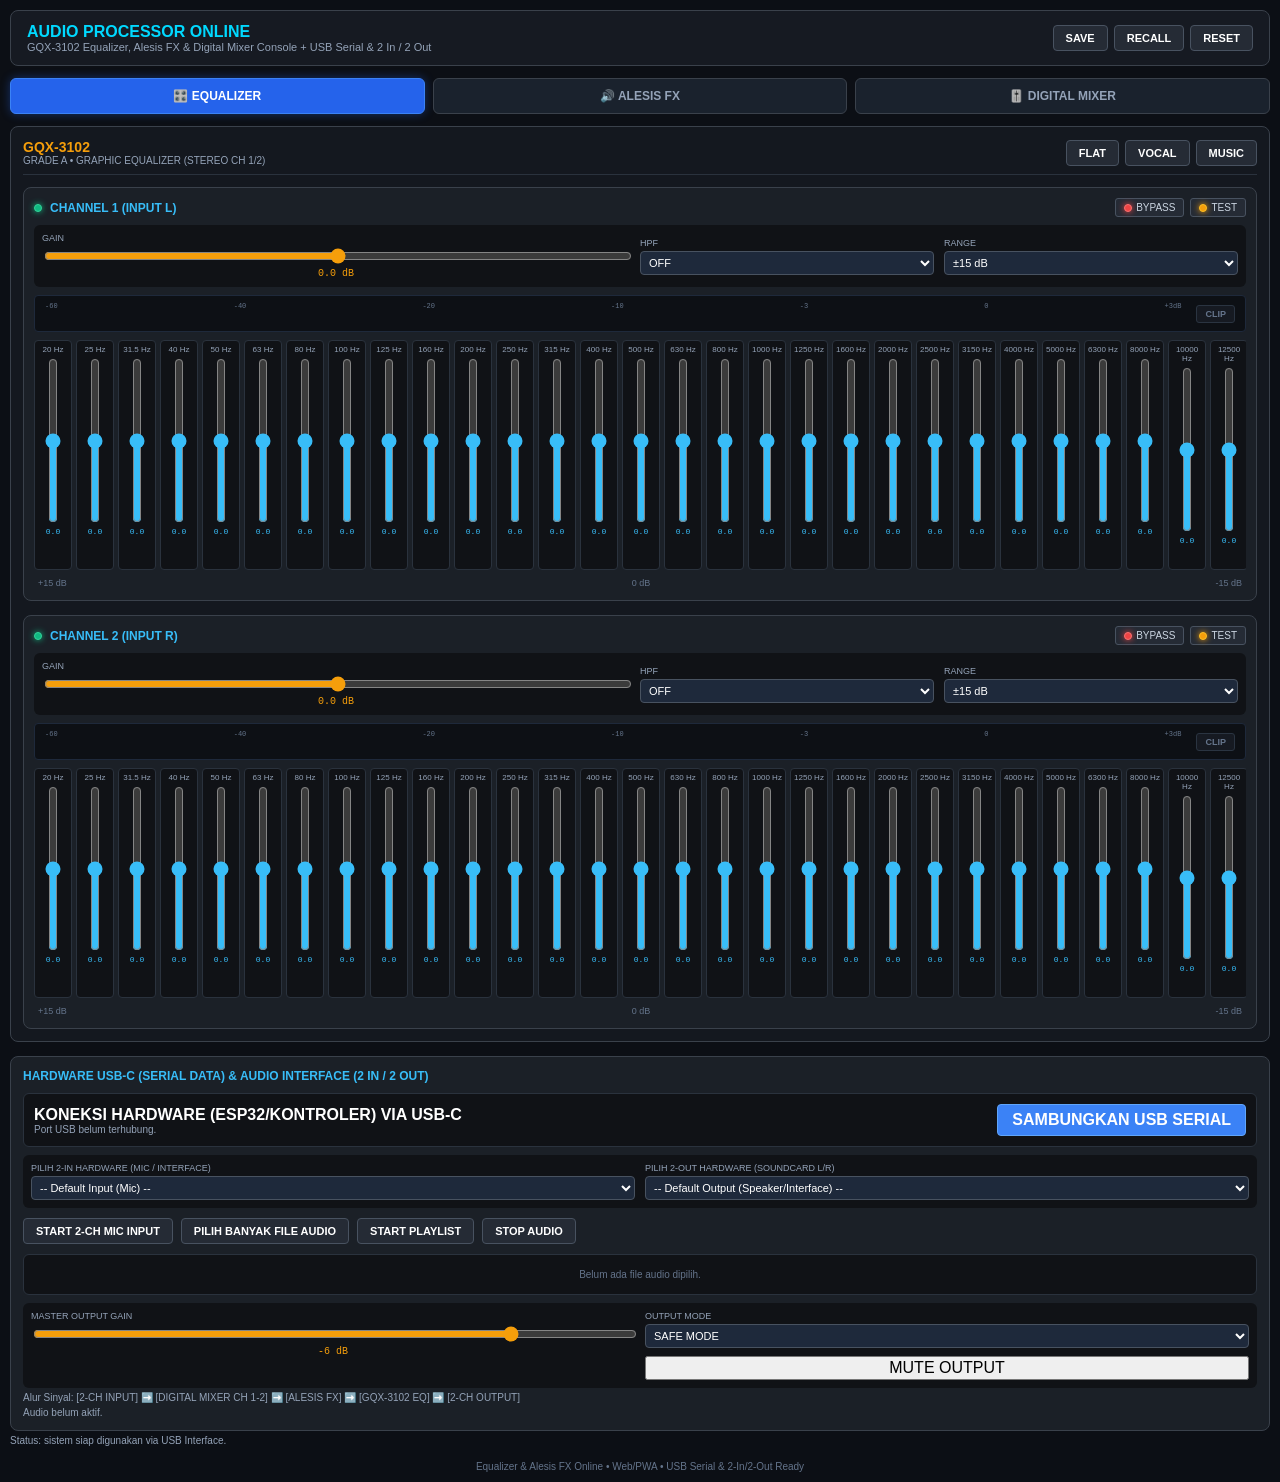
==== commit cdf7447b: "Update print statement from 'Hello' to 'Goodbye' Signed-off-by: alfattahfinance <mhmdaril707@gmail.c" ====
--- a/index.html
+++ b/index.html
@@ -4,10 +4,10 @@
   <meta charset="UTF-8">  
   <meta name="viewport" content="width=device-width, initial-scale=1.0">  
   <meta name="theme-color" content="#111827">  
-  <meta name="description" content="GQX-3102 Equalizer, Alesis FX & Digital Mixer Console + ESP32 BLE">  
+  <meta name="description" content="GQX-3102 Equalizer, Alesis FX & Digital Mixer Console + USB Serial & 2 In / 2 Out Interface">  
   <link rel="manifest" href="manifest.json">  
   
-  <title>GQX-3102 Equalizer & Digital Mixer Online</title>  
+  <title>GQX-3102 Equalizer & Digital Mixer Online (USB Interface)</title>  
   <style>  
 /* =========================================================  
    RESET & STYLING DASAR  
@@ -341,16 +341,16 @@
 .console-action-btn.mute.active { background: #ef4444; color: #fff; border-color: #f87171; }  
 .console-action-btn.solo.active { background: #f59e0b; color: #000; border-color: #fbbf24; }  
   
-/* Audio & Bluetooth Panel */  
+/* Audio & Hardware USB Panel */  
 .audio-panel { background: #1b2027; border: 1px solid #3a414b; border-radius: 8px; padding: 12px; margin-top: 14px; }  
 .audio-panel h3 { margin: 0 0 10px 0; font-size: 12px; color: #38bdf8; }  
 .audio-actions { display: flex; flex-wrap: wrap; gap: 8px; align-items: center; margin-bottom: 10px; }  
-.bt-panel {  
+.usb-panel {  
   width: 100%; background: #101216; padding: 10px; border-radius: 6px; border: 1px solid #2a323d; margin-bottom: 8px; display: flex; justify-content: space-between; align-items: center; flex-wrap: wrap; gap: 8px;  
 }  
-.bt-info { font-size: 10px; color: #94a3b8; }  
-#connectBtButton { background: #3b82f6; color: white; border: 1px solid #60a5fa; padding: 6px 14px; border-radius: 4px; font-weight: bold; }  
-#connectBtButton.connected { background: #10b981; border-color: #34d399; }  
+.usb-info { font-size: 10px; color: #94a3b8; }  
+#connectUsbButton { background: #3b82f6; color: white; border: 1px solid #60a5fa; padding: 6px 14px; border-radius: 4px; font-weight: bold; }  
+#connectUsbButton.connected { background: #10b981; border-color: #34d399; }  
   
 .audio-actions button, .file-button {  
   background: #252b35; color: #fff; border: 1px solid #485260; padding: 6px 12px; font-size: 11px; border-radius: 4px; font-weight: bold; display: inline-flex; align-items: center; cursor: pointer;  
@@ -384,7 +384,7 @@
     <header class="topbar">  
       <div>  
         <div class="brand">AUDIO PROCESSOR ONLINE</div>  
-        <div class="subtitle">GQX-3102 Equalizer, Alesis FX & Digital Mixer Console + ESP32 BLE</div>  
+        <div class="subtitle">GQX-3102 Equalizer, Alesis FX & Digital Mixer Console + USB Serial & 2 In / 2 Out</div>  
       </div>  
       <div class="actions">  
         <button id="saveButton">SAVE</button>  
@@ -406,7 +406,7 @@
         <div class="rack-header">  
           <div>  
             <div class="model">GQX-3102</div>  
-            <div class="grade">GRADE A • GRAPHIC EQUALIZER</div>  
+            <div class="grade">GRADE A • GRAPHIC EQUALIZER (STEREO CH 1/2)</div>  
           </div>  
           <div class="actions">  
             <button id="flatButton">FLAT</button>  
@@ -416,12 +416,12 @@
         </div>  
   
         <section class="channels">  
-          <!-- CHANNEL 1 -->  
+          <!-- CHANNEL 1 (INPUT KIRI) -->  
           <article class="channel" data-channel="0">  
             <div class="channel-header">  
               <div class="channel-title-group">  
                 <span class="status-led active-led" id="ch0_active_led"></span>  
-                <div class="channel-title">CHANNEL 1</div>  
+                <div class="channel-title">CHANNEL 1 (INPUT L)</div>  
               </div>  
               <div class="channel-controls">  
                 <button class="small-button bypass-button"><span class="status-led bypass-led"></span> BYPASS</button>  
@@ -462,12 +462,12 @@
             <div class="scale"><span>+15 dB</span><span>0 dB</span><span>-15 dB</span></div>  
           </article>  
   
-          <!-- CHANNEL 2 -->  
+          <!-- CHANNEL 2 (INPUT KANAN) -->  
           <article class="channel" data-channel="1">  
             <div class="channel-header">  
               <div class="channel-title-group">  
                 <span class="status-led active-led" id="ch1_active_led"></span>  
-                <div class="channel-title">CHANNEL 2</div>  
+                <div class="channel-title">CHANNEL 2 (INPUT R)</div>  
               </div>  
               <div class="channel-controls">  
                 <button class="small-button bypass-button"><span class="status-led bypass-led"></span> BYPASS</button>  
@@ -517,7 +517,7 @@
         <div class="echo-header-row">  
           <div>  
             <h3 style="color: #38bdf8; margin:0 0 4px 0;">ALESIS DIGITAL EFFECTS PROCESSOR</h3>  
-            <p style="font-size: 11px; color: #94a3b8; margin:0;">Prosesor Efek Studio (Reverb & Delay) di antara Mixer dan Equalizer.</p>  
+            <p style="font-size: 11px; color: #94a3b8; margin:0;">Prosesor Efek Studio (Reverb & Delay) stereo (2 Input / 2 Output).</p>  
           </div>  
           <button class="echo-onoff-btn" id="echoToggleBtn">ALESIS FX: OFF</button>  
         </div>  
@@ -553,15 +553,11 @@
     <!-- KONTEN TAB 3: DIGITAL MIXER CONSOLE -->  
     <div class="tab-content" id="tabMixerContent">  
       <div class="mixer-console">  
-          
-        <!-- BAGIAN LAYAR UTAMA & KONTROL ATAS -->  
         <div class="mixer-top-console">  
-            
-          <!-- LAYAR TFT UTAMA -->  
           <div class="mixer-tft-screen">  
             <div class="tft-header">  
               <span id="tftSectionTitle">CONFIG / PREAMP INTERFACE</span>  
-              <span style="color: #10b981;">● DSP: 48kHz / 32-bit</span>  
+              <span style="color: #10b981;">● DSP: 48kHz / 32-bit (2 In / 2 Out)</span>  
             </div>  
   
             <div class="tft-top-tabs">  
@@ -576,7 +572,7 @@
             <div class="tft-main-viewport">  
               <div class="tft-content-screen" id="tftContentArea"></div>  
               <div style="font-size: 8px; color: #64748b; border-top: 1px solid #1e293b; padding-top: 3px; display: flex; justify-content: space-between;">  
-                <span id="tftFooterChannel">CH 01: Lead Vocal</span>  
+                <span id="tftFooterChannel">CH 01: Input L</span>  
                 <span id="tftFooterStatus">Gate/Comp/EQ Active</span>  
               </div>  
             </div>  
@@ -604,10 +600,11 @@
           </div>  
         </div>  
   
-        <!-- PERMUKAAN KONSOLE -->  
+        <!-- PERMUKAAN KONSOLE 2 INPUT / 2 OUTPUT -->  
         <div class="mixer-desk-surface">  
+          <!-- CHANNEL STRIP 1 (INPUT L) -->  
           <div class="console-channel-strip" data-strip="0">  
-            <div class="strip-label-box">CH 1: MIC</div>  
+            <div class="strip-label-box">CH 1: INPUT L</div>  
             <div class="strip-knobs-area">  
               <div class="knob-row"><span>GAIN</span><span>+0 dB</span></div>  
               <div class="knob-row"><span>HPF</span><select class="strip-hpf"><option value="off">OFF</option><option value="80">80Hz</option></select></div>  
@@ -623,8 +620,9 @@
             </div>  
           </div>  
   
+          <!-- CHANNEL STRIP 2 (INPUT R) -->  
           <div class="console-channel-strip" data-strip="1">  
-            <div class="strip-label-box">CH 2: MUSIC</div>  
+            <div class="strip-label-box">CH 2: INPUT R</div>  
             <div class="strip-knobs-area">  
               <div class="knob-row"><span>GAIN</span><span>+0 dB</span></div>  
               <div class="knob-row"><span>HPF</span><select class="strip-hpf"><option value="off">OFF</option><option value="80">80Hz</option></select></div>  
@@ -640,8 +638,9 @@
             </div>  
           </div>  
   
+          <!-- DUMMY STRIP 3 -->  
           <div class="console-channel-strip" data-strip="2">  
-            <div class="strip-label-box">CH 3: AUX</div>  
+            <div class="strip-label-box">CH 3: AUX L</div>  
             <div class="strip-knobs-area">  
               <div class="knob-row"><span>GAIN</span><span>+0 dB</span></div>  
               <div class="knob-row"><span>HPF</span><select class="strip-hpf"><option value="off">OFF</option><option value="80">80Hz</option></select></div>  
@@ -657,8 +656,9 @@
             </div>  
           </div>  
   
+          <!-- DUMMY STRIP 4 -->  
           <div class="console-channel-strip" data-strip="3">  
-            <div class="strip-label-box">CH 4: FX</div>  
+            <div class="strip-label-box">CH 4: AUX R</div>  
             <div class="strip-knobs-area">  
               <div class="knob-row"><span>GAIN</span><span>+0 dB</span></div>  
               <div class="knob-row"><span>HPF</span><select class="strip-hpf"><option value="off">OFF</option><option value="80">80Hz</option></select></div>  
@@ -674,8 +674,9 @@
             </div>  
           </div>  
   
+          <!-- MASTER STRIP STEREO (OUTPUT L / OUTPUT R) -->  
           <div class="console-channel-strip master-strip" data-strip="4">  
-            <div class="strip-label-box">MASTER L/R</div>  
+            <div class="strip-label-box">MASTER OUT (2-CH)</div>  
             <div class="strip-knobs-area" style="border-color: #78350f;">  
               <div class="knob-row"><span>LIMIT</span><span>ON</span></div>  
               <div class="knob-row"><span>PROC</span><select><option>EQ+ALESIS</option><option>BYPASS</option></select></div>  
@@ -687,27 +688,44 @@
             </div>  
             <div class="strip-action-buttons" style="margin-top:8px;">  
               <button class="console-action-btn mute" id="masterMuteBtn" style="background:#b45309; color:#fff;">MUTE</button>  
-              <button class="console-action-btn active" style="background:#fbbf24; color:#000;">LR</button>  
+              <button class="console-action-btn active" style="background:#fbbf24; color:#000;">L/R</button>  
             </div>  
           </div>  
         </div>  
       </div>  
     </div>  
   
-    <!-- PANEL AUDIO & BLUETOOTH -->  
+    <!-- PANEL KONEKSI USB & PENGATURAN AUDIO HARDWARE (2 IN / 2 OUT) -->  
     <section class="audio-panel">  
-      <h3>AUDIO PLAYER, MIXER & BLUETOOTH ESP32</h3>  
-  
-      <div class="bt-panel">  
+      <h3>HARDWARE USB-C (SERIAL DATA) & AUDIO INTERFACE (2 IN / 2 OUT)</h3>  
+  
+      <!-- KONTROL KONEKSI HARDWARE VIA USB SERIAL -->  
+      <div class="usb-panel">  
         <div>  
-          <strong>KONEKSI HARDWARE ESP32</strong>  
-          <div id="btStatus" class="bt-info">Bluetooth terputus.</div>  
+          <strong>KONEKSI HARDWARE (ESP32/KONTROLER) VIA USB-C</strong>  
+          <div id="usbStatus" class="usb-info">Port USB belum terhubung.</div>  
         </div>  
-        <button id="connectBtButton">SAMBUNGKAN ESP32</button>  
+        <button id="connectUsbButton">SAMBUNGKAN USB SERIAL</button>  
+      </div>  
+
+      <!-- PEMILIHAN PERANGKAT INPUT & OUTPUT FISIK 2 IN / 2 OUT -->
+      <div class="output-panel" style="margin-bottom: 10px;">
+        <div class="output-control">
+          <label for="audioInputSelect">PILIH 2-IN HARDWARE (MIC / INTERFACE)</label>
+          <select id="audioInputSelect">
+            <option value="">-- Muat Perangkat Input --</option>
+          </select>
+        </div>
+        <div class="output-control">
+          <label for="audioOutputSelect">PILIH 2-OUT HARDWARE (SOUNDCARD L/R)</label>
+          <select id="audioOutputSelect">
+            <option value="">-- Muat Perangkat Output --</option>
+          </select>
+        </div>
       </div>  
   
       <div class="audio-actions">  
-        <button id="startMicButton">MIC INPUT</button>  
+        <button id="startMicButton">START 2-CH MIC INPUT</button>  
         <label class="file-button">PILIH BANYAK FILE AUDIO<input id="audioFilesInput" type="file" accept="audio/*" multiple hidden></label>  
         <button id="startAudioButton">START PLAYLIST</button>  
         <button id="stopAudioButton">STOP AUDIO</button>  
@@ -719,7 +737,7 @@
   
       <div class="output-panel">  
         <div class="output-control">  
-          <label for="masterGainControl">MASTER OUTPUT</label>  
+          <label for="masterGainControl">MASTER OUTPUT GAIN</label>  
           <input id="masterGainControl" type="range" min="-30" max="0" step="1" value="-6">  
           <div id="masterGainValue" class="master-value">-6 dB</div>  
         </div>  
@@ -733,12 +751,12 @@
         </div>  
       </div>  
   
-      <div id="feedbackStatus" class="feedback-status">Alur Sinyal: [DIGITAL MIXER CH 1-4] ➡️ [ALESIS FX] ➡️ [EQUALIZER GQX-3102] ➡️ [OUTPUT]</div>  
+      <div id="feedbackStatus" class="feedback-status">Alur Sinyal: [2-CH INPUT] ➡️ [DIGITAL MIXER CH 1-2] ➡️ [ALESIS FX] ➡️ [GQX-3102 EQ] ➡️ [2-CH OUTPUT]</div>  
       <div id="audioStatus" class="audio-status">Audio belum aktif.</div>  
     </section>  
   
-    <div id="status" class="status">Status: sistem siap digunakan.</div>  
-    <div class="footer">Equalizer & Alesis FX Online • Web/PWA • Bluetooth ESP32 Ready</div>  
+    <div id="status" class="status">Status: sistem siap digunakan via USB Interface.</div>  
+    <div class="footer">Equalizer & Alesis FX Online • Web/PWA • USB Serial & 2-In/2-Out Ready</div>  
   </main>  
   
   <script>  
@@ -788,49 +806,51 @@
 });  
   
 /* =========================================================  
-   WEB BLUETOOTH API KE ESP32  
+   WEB SERIAL API KE HARDWARE VIA USB-C  
 ========================================================= */  
-let bleDevice = null, bleServer = null, eqCharacteristic = null;  
-const ESP32_SERVICE_UUID = "12345678-1234-1234-1234-123456789abc";  
-const ESP32_CHAR_UUID    = "abcdef01-2345-6789-0123-456789abcdef";  
-  
-const connectBtButton = document.getElementById("connectBtButton");  
-const btStatus = document.getElementById("btStatus");  
-  
-connectBtButton.addEventListener("click", async () => {  
-  if (!navigator.bluetooth) { alert("Web Bluetooth API tidak didukung browser ini."); return; }  
+let usbPort = null;  
+let usbWriter = null;  
+const connectUsbButton = document.getElementById("connectUsbButton");  
+const usbStatus = document.getElementById("usbStatus");  
+  
+connectUsbButton.addEventListener("click", async () => {  
+  if (!navigator.serial) { alert("Web Serial API tidak didukung browser ini. Gunakan Google Chrome / Edge versi terbaru."); return; }  
   try {  
-    if (!bleDevice || !bleDevice.gatt.connected) {  
-      btStatus.textContent = "Memindai perangkat ESP32...";  
-      bleDevice = await navigator.bluetooth.requestDevice({ acceptAllDevices: true, optionalServices: [ESP32_SERVICE_UUID] });  
-      bleDevice.addEventListener('gattserverdisconnected', onBleDisconnected);  
-      bleServer = await bleDevice.gatt.connect();  
-      const service = await bleServer.getPrimaryService(ESP32_SERVICE_UUID);  
-      eqCharacteristic = await service.getCharacteristic(ESP32_CHAR_UUID);  
-      connectBtButton.textContent = "PUTUSKAN ESP32";  
-      connectBtButton.classList.add("connected");  
-      btStatus.textContent = "Terhubung ke: " + (bleDevice.name || "ESP32 Device");  
-      setStatus("Bluetooth ESP32 terhubung.");  
+    if (!usbPort) {  
+      usbStatus.textContent = "Memilih port USB perangkat...";  
+      usbPort = await navigator.serial.requestPort();  
+      await usbPort.open({ baudRate: 115200 });  
+      const textEncoder = new TextEncoderStream();  
+      textEncoder.readable.pipeTo(usbPort.writable);  
+      usbWriter = textEncoder.writable.getWriter();  
+        
+      connectUsbButton.textContent = "PUTUSKAN USB";  
+      connectUsbButton.classList.add("connected");  
+      usbStatus.textContent = "Terhubung via USB Serial.";  
+      setStatus("Hardware USB Serial terhubung.");  
     } else {  
-      if (bleDevice.gatt.connected) bleDevice.gatt.disconnect();  
-      onBleDisconnected();  
+      if (usbWriter) { await usbWriter.close(); usbWriter = null; }  
+      if (usbPort) { await usbPort.close(); usbPort = null; }  
+      onUsbDisconnected();  
     }  
   } catch (error) {  
-    btStatus.textContent = "Koneksi gagal / dibatalkan.";  
-    setStatus("Gagal menghubungkan Bluetooth.");  
+    usbStatus.textContent = "Koneksi USB gagal / dibatalkan.";  
+    setStatus("Gagal menghubungkan USB Serial.");  
+    usbPort = null;  
   }  
 });  
   
-function onBleDisconnected() {  
-  connectBtButton.textContent = "SAMBUNGKAN ESP32";  
-  connectBtButton.classList.remove("connected");  
-  btStatus.textContent = "Bluetooth terputus.";  
-  eqCharacteristic = null; bleServer = null;  
-}  
-  
-async function sendDataToESP32(dataString) {  
-  if (eqCharacteristic && bleDevice && bleDevice.gatt.connected) {  
-    try { await eqCharacteristic.writeValue(new TextEncoder().encode(dataString)); } catch (err) {}  
+function onUsbDisconnected() {  
+  connectUsbButton.textContent = "SAMBUNGKAN USB SERIAL";  
+  connectUsbButton.classList.remove("connected");  
+  usbStatus.textContent = "Port USB terputus.";  
+  usbPort = null;  
+  usbWriter = null;  
+}  
+  
+async function sendDataToHardware(dataString) {  
+  if (usbWriter) {  
+    try { await usbWriter.write(dataString + "\n"); } catch (err) {}  
   }  
 }  
   
@@ -874,7 +894,7 @@
     slider.addEventListener("input", () => {  
       value.textContent = Number(slider.value).toFixed(1);  
       syncAudioControlsFromUI();  
-      sendDataToESP32(JSON.stringify({ type: "eq", band: index, val: slider.value }));  
+      sendDataToHardware(JSON.stringify({ type: "eq", band: index, val: slider.value }));  
     });  
   
     trackContainer.appendChild(slider);  
@@ -884,7 +904,7 @@
 }  
   
 /* =========================================================  
-   AUDIO ENGINE & ROUTING (MIXER ➡️ ALESIS FX ➡️ EQ ➡️ OUTPUT)  
+   AUDIO ENGINE & ROUTING 2 INPUT / 2 OUTPUT  
 ========================================================= */  
 let audioContext = null;  
 let microphoneStream = null;  
@@ -896,16 +916,13 @@
 let activeSourceNode = null;  
 let isPlaying = false;  
   
-// Mixer Strip Nodes  
 let mixerStrips = [];  
 let masterStripGain = null;  
   
-// Alesis FX Nodes  
 let alesisInputMerger = null;  
 let alesisDelayNode = null, alesisFeedbackNode = null, alesisFilterNode = null, alesisWetNode = null, alesisDryNode = null;  
 let isAlesisFxEnabled = false;  
   
-// Master Output Nodes  
 let masterGainNode = null, outputMuteGainNode = null;  
 let audioGraphReady = false, meterAnimationId = null, outputMuted = false;  
   
@@ -919,11 +936,47 @@
 const outputMode = document.getElementById("outputMode");  
 const muteOutputButton = document.getElementById("muteOutputButton");  
   
+const audioInputSelect = document.getElementById("audioInputSelect");  
+const audioOutputSelect = document.getElementById("audioOutputSelect");  
+  
 const echoDelay = document.getElementById("echoDelay");  
 const echoFeedback = document.getElementById("echoFeedback");  
 const echoDamping = document.getElementById("echoDamping");  
 const echoMix = document.getElementById("echoMix");  
 const echoToggleBtn = document.getElementById("echoToggleBtn");  
+  
+async function populateAudioDevices() {  
+  try {  
+    const devices = await navigator.mediaDevices.enumerateDevices();  
+    audioInputSelect.innerHTML = '<option value="">-- Default Input (Mic) --</option>';  
+    audioOutputSelect.innerHTML = '<option value="">-- Default Output (Speaker/Interface) --</option>';  
+  
+    devices.forEach(device => {  
+      const option = document.createElement("option");  
+      option.value = device.deviceId;  
+      if (device.kind === 'audioinput') {  
+        option.textContent = device.label || `Microphone ${audioInputSelect.length}`;  
+        audioInputSelect.appendChild(option);  
+      } else if (device.kind === 'audiooutput') {  
+        option.textContent = device.label || `Audio Output ${audioOutputSelect.length}`;  
+        audioOutputSelect.appendChild(option);  
+      }  
+    });  
+  } catch (err) {}  
+}  
+  
+navigator.mediaDevices.addEventListener('devicechange', populateAudioDevices);  
+populateAudioDevices();  
+  
+audioOutputSelect.addEventListener("change", async () => {  
+  const deviceId = audioOutputSelect.value;  
+  if (audioContext && typeof audioContext.setSinkId === 'function' && deviceId) {  
+    try {  
+      await audioContext.setSinkId(deviceId);  
+      setStatus("Output audio dialihkan ke perangkat terpilih.");  
+    } catch (err) {}  
+  }  
+});  
   
 function createAudioContext() {  
   if (!audioContext) {  
@@ -944,19 +997,18 @@
   const appliedDb = getSafeMasterGainDb();  
   masterGainValue.textContent = appliedDb.toFixed(0) + " dB";  
   if (masterGainNode && audioContext) {  
-    masterGainNode.gain.setTargetAtTime(dbToGain(appliedDb), audioContext.currentTime, 0.01);  
+    masterGainNode.gain.setTargetAtTime(dbToGain(appliedDb), audioContext.currentTime, 0.005);  
   }  
 }  
   
 function updateOutputMute() {  
   if (outputMuteGainNode && audioContext) {  
-    outputMuteGainNode.gain.setTargetAtTime(outputMuted ? 0 : 1, audioContext.currentTime, 0.01);  
+    outputMuteGainNode.gain.setTargetAtTime(outputMuted ? 0 : 1, audioContext.currentTime, 0.005);  
   }  
   muteOutputButton.textContent = outputMuted ? "UNMUTE OUTPUT" : "MUTE OUTPUT";  
   muteOutputButton.classList.toggle("active", outputMuted);  
 }  
   
-// Playlist multi-file handler menggunakan ArrayBuffer Decoding  
 audioFilesInput.addEventListener("change", async e => {  
   const files = Array.from(e.target.files);  
   if (files.length === 0) return;  
@@ -1035,15 +1087,15 @@
   audioChannels[channelIndex] = { inputGain, highPass, filters, analyser, bypass: false };  
   
   gainControl.addEventListener("input", () => {  
-    inputGain.gain.setTargetAtTime(dbToGain(Number(gainControl.value)), audioContext.currentTime, 0.01);  
+    inputGain.gain.setTargetAtTime(dbToGain(Number(gainControl.value)), audioContext.currentTime, 0.005);  
   });  
   hpfControl.addEventListener("change", () => {  
-    highPass.frequency.setTargetAtTime(hpfControl.value === "off" ? 20 : Number(hpfControl.value), audioContext.currentTime, 0.01);  
+    highPass.frequency.setTargetAtTime(hpfControl.value === "off" ? 20 : Number(hpfControl.value), audioContext.currentTime, 0.005);  
   });  
   bandControls.forEach((control, index) => {  
     control.addEventListener("input", () => {  
       if (audioChannels[channelIndex].bypass) return;  
-      filters[index].gain.setTargetAtTime(Number(control.value), audioContext.currentTime, 0.01);  
+      filters[index].gain.setTargetAtTime(Number(control.value), audioContext.currentTime, 0.005);  
     });  
   });  
   
@@ -1059,7 +1111,6 @@
     return;   
   }  
   
-  // Inisialisasi 4 Channel Mixer Strip & Master Strip  
   const stripElements = document.querySelectorAll(".console-channel-strip");  
   mixerStrips = [];  
   
@@ -1084,7 +1135,7 @@
     if (fader) {  
       fader.addEventListener("input", () => {  
         const val = Number(fader.value);  
-        gainNode.gain.setTargetAtTime(dbToGain(val), audioContext.currentTime, 0.01);  
+        gainNode.gain.setTargetAtTime(dbToGain(val), audioContext.currentTime, 0.005);  
         if (readout) readout.textContent = val.toFixed(1) + " dB";  
       });  
     }  
@@ -1093,13 +1144,13 @@
       muteBtn.addEventListener("click", () => {  
         muteBtn.classList.toggle("active");  
         const muted = muteBtn.classList.contains("active");  
-        muteNode.gain.setTargetAtTime(muted ? 0 : 1, audioContext.currentTime, 0.01);  
+        muteNode.gain.setTargetAtTime(muted ? 0 : 1, audioContext.currentTime, 0.005);  
       });  
     }  
   
     if (hpfSel) {  
       hpfSel.addEventListener("change", () => {  
-        hpfNode.frequency.setTargetAtTime(hpfSel.value === "off" ? 20 : Number(hpfSel.value), audioContext.currentTime, 0.01);  
+        hpfNode.frequency.setTargetAtTime(hpfSel.value === "off" ? 20 : Number(hpfSel.value), audioContext.currentTime, 0.005);  
       });  
     }  
   
@@ -1115,7 +1166,7 @@
   if (masterFader) {  
     masterFader.addEventListener("input", () => {  
       const val = Number(masterFader.value);  
-      masterStripGain.gain.setTargetAtTime(dbToGain(val), audioContext.currentTime, 0.01);  
+      masterStripGain.gain.setTargetAtTime(dbToGain(val), audioContext.currentTime, 0.005);  
       if (masterReadout) masterReadout.textContent = val.toFixed(1) + " dB";  
     });  
   }  
@@ -1123,7 +1174,7 @@
     masterMute.addEventListener("click", () => {  
       masterMute.classList.toggle("active");  
       const muted = masterMute.classList.contains("active");  
-      masterStripGain.gain.setTargetAtTime(muted ? 0 : 1, audioContext.currentTime, 0.01);  
+      masterStripGain.gain.setTargetAtTime(muted ? 0 : 1, audioContext.currentTime, 0.005);  
     });  
   }  
   
@@ -1133,7 +1184,6 @@
   masterGainNode = audioContext.createGain();  
   outputMuteGainNode = audioContext.createGain();  
   
-  // Inisialisasi Alesis FX Nodes  
   alesisInputMerger = audioContext.createGain();  
   alesisDelayNode = audioContext.createDelay(2.0);  
   alesisDelayNode.delayTime.value = Number(echoDelay.value);  
@@ -1167,10 +1217,6 @@
   startRealMeters();  
 }  
   
-/* =========================================================  
-   ALUR ROUTING AUDIO UTAMA:  
-   [Digital Mixer Ch 1-4] ➡️ [Alesis FX] ➡️ [Equalizer GQX-3102 Ch 1 & 2] ➡️ [Master Out]  
-========================================================= */  
 function rebuildAudioRouting() {  
   if (!audioGraphReady) return;  
   
@@ -1186,18 +1232,18 @@
     try { audioChannels[1].inputGain.disconnect(); } catch (e) {}  
   } catch (e) {}  
   
-  // Gabungkan semua channel mixer strip ke master strip  
-  const mixerSubgroupMerger = audioContext.createGain();  
-  mixerStrips.forEach((strip, sIdx) => {  
-    if (sIdx < 4) {  
-      strip.mute.connect(mixerSubgroupMerger);  
-    }  
-  });  
-  
-  mixerSubgroupMerger.connect(masterStripGain);  
+  // Routing 2 In / 2 Out Stereo Subgroup  
+  const subgroupL = audioContext.createGain();  
+  const subgroupR = audioContext.createGain();  
+  
+  if (mixerStrips[0]) mixerStrips[0].mute.connect(subgroupL);  
+  if (mixerStrips[1]) mixerStrips[1].mute.connect(subgroupR);  
+  
+  subgroupL.connect(masterStripGain);  
+  subgroupR.connect(masterStripGain);  
+  
   masterStripGain.connect(alesisInputMerger);  
   
-  // Rute melalui Alesis FX Processor atau langsung ke Equalizer  
   if (isAlesisFxEnabled) {  
     alesisInputMerger.connect(alesisDryNode);  
     alesisDryNode.connect(audioChannels[0].inputGain);  
@@ -1224,7 +1270,7 @@
   if (isAlesisFxEnabled) {  
     echoToggleBtn.textContent = "ALESIS FX: ON";  
     echoToggleBtn.classList.add("active");  
-    setStatus("Prosesor Alesis FX diaktifkan di antara Mixer dan Equalizer.");  
+    setStatus("Prosesor Alesis FX diaktifkan.");  
   } else {  
     echoToggleBtn.textContent = "ALESIS FX: OFF";  
     echoToggleBtn.classList.remove("active");  
@@ -1235,24 +1281,24 @@
   
 echoDelay.addEventListener("input", () => {  
   document.getElementById("echoDelayVal").textContent = Number(echoDelay.value).toFixed(2) + " detik";  
-  if (alesisDelayNode && audioContext) alesisDelayNode.delayTime.setTargetAtTime(Number(echoDelay.value), audioContext.currentTime, 0.01);  
+  if (alesisDelayNode && audioContext) alesisDelayNode.delayTime.setTargetAtTime(Number(echoDelay.value), audioContext.currentTime, 0.005);  
 });  
   
 echoFeedback.addEventListener("input", () => {  
   document.getElementById("echoFeedbackVal").textContent = Math.round(echoFeedback.value * 100) + "%";  
-  if (alesisFeedbackNode && audioContext) alesisFeedbackNode.gain.setTargetAtTime(Number(echoFeedback.value), audioContext.currentTime, 0.01);  
+  if (alesisFeedbackNode && audioContext) alesisFeedbackNode.gain.setTargetAtTime(Number(echoFeedback.value), audioContext.currentTime, 0.005);  
 });  
   
 echoDamping.addEventListener("input", () => {  
   document.getElementById("echoDampingVal").textContent = echoDamping.value + " Hz";  
-  if (alesisFilterNode && audioContext) alesisFilterNode.frequency.setTargetAtTime(Number(echoDamping.value), audioContext.currentTime, 0.01);  
+  if (alesisFilterNode && audioContext) alesisFilterNode.frequency.setTargetAtTime(Number(echoDamping.value), audioContext.currentTime, 0.005);  
 });  
   
 echoMix.addEventListener("input", () => {  
   document.getElementById("echoMixVal").textContent = Math.round(echoMix.value * 100) + "%";  
   if (alesisWetNode && alesisDryNode && audioContext) {  
-    alesisWetNode.gain.setTargetAtTime(Number(echoMix.value), audioContext.currentTime, 0.01);  
-    alesisDryNode.gain.setTargetAtTime(1.0 - Number(echoMix.value), audioContext.currentTime, 0.01);  
+    alesisWetNode.gain.setTargetAtTime(Number(echoMix.value), audioContext.currentTime, 0.005);  
+    alesisDryNode.gain.setTargetAtTime(1.0 - Number(echoMix.value), audioContext.currentTime, 0.005);  
   }  
 });  
   
@@ -1279,13 +1325,21 @@
   activeSourceNode = audioContext.createBufferSource();  
   activeSourceNode.buffer = buffer;  
   
-  // Masuk melalui Mixer Channel 2 (MUSIC)  
-  activeSourceNode.connect(mixerStrips[1].hpf);  
+  // Arahkan ke Channel 1 (L) & Channel 2 (R) secara Stereo jika buffer mendukung  
+  if (buffer.numberOfChannels >= 2) {  
+    const splitter = audioContext.createChannelSplitter(2);  
+    activeSourceNode.connect(splitter);  
+    splitter.connect(mixerStrips[0].hpf, 0);  
+    splitter.connect(mixerStrips[1].hpf, 1);  
+  } else {  
+    activeSourceNode.connect(mixerStrips[0].hpf);  
+    activeSourceNode.connect(mixerStrips[1].hpf);  
+  }  
   
   activeSourceNode.start(0);  
   isPlaying = true;  
   startAudioButton.classList.add("active");  
-  setAudioStatus("Memutar file: " + audioFileNames[currentPlaylistIndex] + " ➡️ Mixer Ch 2 ➡️ Alesis FX ➡️ Equalizer");  
+  setAudioStatus("Memutar file: " + audioFileNames[currentPlaylistIndex] + " ➡️ Stereo Mixer Ch 1-2 ➡️ Alesis FX ➡️ EQ");  
   
   activeSourceNode.onended = () => {  
     if (isPlaying && audioBuffers.length > 0) {  
@@ -1313,13 +1367,28 @@
       
     initializeAudioGraph();  
     disconnectCurrentSource();  
-    const constraints = { audio: { channelCount: 1, echoCancellation: false } };  
+  
+    const selectedInputId = audioInputSelect.value;  
+    const constraints = {   
+      audio: {   
+        deviceId: selectedInputId ? { exact: selectedInputId } : undefined,  
+        channelCount: 2,   
+        echoCancellation: false,  
+        noiseSuppression: false  
+      }   
+    };  
+  
     microphoneStream = await navigator.mediaDevices.getUserMedia(constraints);  
     microphoneSource = audioContext.createMediaStreamSource(microphoneStream);  
-    // Masuk melalui Mixer Channel 1 (MIC)  
-    microphoneSource.connect(mixerStrips[0].hpf);  
-    setAudioStatus("Mikrofon aktif ➡️ Mixer Ch 1 ➡️ Alesis FX ➡️ Equalizer.");  
-  } catch (err) { setAudioStatus("Gagal mengakses mikrofon."); }  
+    
+    // Split 2 Input Channel Mic / USB Interface ke Ch 1 & Ch 2  
+    const splitter = audioContext.createChannelSplitter(2);  
+    microphoneSource.connect(splitter);  
+    splitter.connect(mixerStrips[0].hpf, 0);  
+    splitter.connect(mixerStrips[1].hpf, 1);  
+  
+    setAudioStatus("2-Channel Input Aktif ➡️ Mixer Ch 1-2 ➡️ Alesis FX ➡️ Equalizer.");  
+  } catch (err) { setAudioStatus("Gagal mengakses perangkat input 2-Channel."); }  
 });  
   
 stopAudioButton.addEventListener("click", () => {  
@@ -1339,13 +1408,13 @@
     const bypassBtn = channel.querySelector(".bypass-button");  
     const bands = [...channel.querySelectorAll(".band input[type='range']")];  
   
-    ac.inputGain.gain.setTargetAtTime(dbToGain(Number(gainCtrl.value)), audioContext.currentTime, 0.01);  
-    ac.highPass.frequency.setTargetAtTime(hpfCtrl.value === "off" ? 20 : Number(hpfCtrl.value), audioContext.currentTime, 0.01);  
+    ac.inputGain.gain.setTargetAtTime(dbToGain(Number(gainCtrl.value)), audioContext.currentTime, 0.005);  
+    ac.highPass.frequency.setTargetAtTime(hpfCtrl.value === "off" ? 20 : Number(hpfCtrl.value), audioContext.currentTime, 0.005);  
     ac.bypass = bypassBtn.classList.contains("active");  
   
     ac.filters.forEach((filter, bIdx) => {  
       if (bands[bIdx]) {  
-        filter.gain.setTargetAtTime(ac.bypass ? 0 : Number(bands[bIdx].value), audioContext.currentTime, 0.01);  
+        filter.gain.setTargetAtTime(ac.bypass ? 0 : Number(bands[bIdx].value), audioContext.currentTime, 0.005);  
       }  
     });  
   });  
@@ -1443,7 +1512,7 @@
 });  
   
 /* =========================================================  
-   UI SYNC & TFT DISPLAY INTERAKTIF (DIPERBAIKI RESPONSIF)  
+   UI SYNC & TFT DISPLAY INTERAKTIF  
 ========================================================= */  
 const tftSectionTitle = document.getElementById("tftSectionTitle");  
 const tftContentArea = document.getElementById("tftContentArea");  
@@ -1463,34 +1532,34 @@
   
 const tftDatabase = {  
   config: {  
-    title: "CONFIG / PREAMP INTERFACE",  
-    footerCh: "CH 01: Lead Vocal",  
-    footerSt: "Preamp & Phantom Active",  
+    title: "CONFIG / 2-IN 2-OUT INTERFACE",  
+    footerCh: "CH 01-02: Stereo Input",  
+    footerSt: "USB Audio Interface Linked",  
     content: `  
       <div class="tft-interactive-grid">  
-        <div class="tft-interactive-item"><label>Analog Gain (+12dB)</label><input type="range" min="0" max="60" value="12" oninput="this.parentElement.querySelector('span').textContent=this.value+'dB'"><span>12dB</span></div>  
-        <div class="tft-interactive-item"><label>Phantom 48V</label><button class="active-action" onclick="this.classList.toggle('active-action'); this.textContent = this.classList.contains('active-action') ? 'ON' : 'OFF'">ON</button></div>  
-        <div class="tft-interactive-item"><label>Phase Invert</label><button onclick="this.classList.toggle('active-action'); this.textContent = this.classList.contains('active-action') ? 'INVERT' : 'NORMAL'">NORMAL</button></div>  
+        <div class="tft-interactive-item"><label>Interface Mode</label><select><option>2-In / 2-Out USB</option><option>Mono Direct</option></select></div>  
+        <div class="tft-interactive-item"><label>USB Sync</label><button class="active-action">LOCKED</button></div>  
+        <div class="tft-interactive-item"><label>Buffer Size</label><select><option>256 Samples</option><option>512 Samples</option></select></div>  
       </div>  
     `,  
-    encoders: [{name:"GAIN", val:"+12dB"}, {name:"HPF", val:"80Hz"}, {name:"POLARITY", val:"NORM"}, {name:"DELAY", val:"0.0ms"}, {name:"WIDTH", val:"100%"}, {name:"TRIM", val:"0.0dB"}]  
+    encoders: [{name:"GAIN L", val:"+12dB"}, {name:"GAIN R", val:"+12dB"}, {name:"HPF", val:"80Hz"}, {name:"DELAY", val:"0.0ms"}, {name:"WIDTH", val:"100%บาล"}, {name:"TRIM", val:"0.0dB"}]  
   },  
   gate: {  
     title: "NOISE GATE / EXPANDER PROCESSOR",  
-    footerCh: "CH 01: Lead Vocal",  
+    footerCh: "CH 01-02 Stereo",  
     footerSt: "Expander Active",  
     content: `  
       <div class="tft-interactive-grid">  
         <div class="tft-interactive-item"><label>Threshold (-45dB)</label><input type="range" min="-80" max="0" value="-45" oninput="this.parentElement.querySelector('span').textContent=this.value+'dB'"><span>-45dB</span></div>  
         <div class="tft-interactive-item"><label>Ratio (1:2.5)</label><input type="range" min="1" max="10" step="0.5" value="2.5" oninput="this.parentElement.querySelector('span').textContent='1:'+this.value"><span>1:2.5</span></div>  
-        <div class="tft-interactive-item"><label>Gate Status</label><button class="active-action" onclick="this.classList.toggle('active-action'); this.textContent = this.classList.contains('active-action') ? 'ACTIVE' : 'BYPASS'">ACTIVE</button></div>  
+        <div class="tft-interactive-item"><label>Gate Status</label><button class="active-action" onclick="this.classList.toggle('active-action');">ACTIVE</button></div>  
       </div>  
     `,  
     encoders: [{name:"THRESH", val:"-45dB"}, {name:"RATIO", val:"1:2.5"}, {name:"ATTACK", val:"5ms"}, {name:"HOLD", val:"20ms"}, {name:"RELEASE", val:"300ms"}, {name:"FILTER", val:"OFF"}]  
   },  
   dynamics: {  
     title: "DYNAMICS / COMPRESSOR PROCESSOR",  
-    footerCh: "CH 01: Lead Vocal",  
+    footerCh: "CH 01-02 Stereo",  
     footerSt: "Peak Compressor Active",  
     content: `  
       <div class="tft-interactive-grid">  
@@ -1503,7 +1572,7 @@
   },  
   eq: {  
     title: "CHANNEL PARAMETRIC EQUALIZER",  
-    footerCh: "CH 01: Lead Vocal",  
+    footerCh: "CH 01-02 Stereo",  
     footerSt: "4-Band Parametric Active",  
     content: `  
       <div class="tft-interactive-grid">  
@@ -1516,38 +1585,38 @@
   },  
   sends: {  
     title: "BUS SENDS & FX ROUTING",  
-    footerCh: "CH 01: Lead Vocal",  
+    footerCh: "CH 01-02 Stereo",  
     footerSt: "Post-Fader Send Active",  
     content: `  
       <div class="tft-interactive-grid">  
         <div class="tft-interactive-item"><label>Send 1 (Alesis)</label><input type="range" min="-60" max="0" value="-6" oninput="this.parentElement.querySelector('span').textContent=this.value+'dB'"><span>-6dB</span></div>  
         <div class="tft-interactive-item"><label>Send 2 (Aux)</label><input type="range" min="-60" max="0" value="-12" oninput="this.parentElement.querySelector('span').textContent=this.value+'dB'"><span>-12dB</span></div>  
-        <div class="tft-interactive-item"><label>Send Mode</label><select><option>Post-Fader</option><option>Pre-Fader</option><option>Subgroup</option></select></div>  
+        <div class="tft-interactive-item"><label>Send Mode</label><select><option>Post-Fader</option><option>Pre-Fader</option></select></div>  
       </div>  
     `,  
     encoders: [{name:"SEND 1", val:"-6dB"}, {name:"SEND 2", val:"-12dB"}, {name:"SEND 3", val:"-inf"}, {name:"SEND 4", val:"-inf"}, {name:"PAN", val:"C (0)"}, {name:"MODE", val:"POST"}]  
   },  
   main: {  
-    title: "MAIN FOH OUTPUT & MATRIX",  
-    footerCh: "MASTER FOH",  
+    title: "MAIN 2-CH FOH OUTPUT & MATRIX",  
+    footerCh: "MASTER 2-CH",  
     footerSt: "Limiter Active",  
     content: `  
       <div class="tft-interactive-grid">  
-        <div class="tft-interactive-item"><label>Main FOH Level</label><input type="range" min="-50" max="6" value="0" oninput="this.parentElement.querySelector('span').textContent=this.value+'dB'"><span>0dB</span></div>  
+        <div class="tft-interactive-item"><label>Main Level</label><input type="range" min="-50" max="6" value="0" oninput="this.parentElement.querySelector('span').textContent=this.value+'dB'"><span>0dB</span></div>  
         <div class="tft-interactive-item"><label>Brickwall Limiter</label><input type="range" min="-20" max="0" value="-0.5" oninput="this.parentElement.querySelector('span').textContent=this.value+'dB'"><span>-0.5dB</span></div>  
-        <div class="tft-interactive-item"><label>Mono Sum</label><button onclick="this.classList.toggle('active-action'); this.textContent = this.classList.contains('active-action') ? 'MONO ON' : 'OFF'">OFF</button></div>  
+        <div class="tft-interactive-item"><label>Stereo Link</label><button class="active-action">LINKED</button></div>  
       </div>  
     `,  
-    encoders: [{name:"MASTER", val:"0dB"}, {name:"LIMITER", val:"-0.5dB"}, {name:"BALANCE", val:"CENTER"}, {name:"MONO", val:"OFF"}, {name:"MATRIX 1", val:"-inf"}, {name:"MATRIX 2", val:"-inf"}]  
+    encoders: [{name:"MASTER", val:"0dB"}, {name:"LIMITER", val:"-0.5dB"}, {name:"BALANCE", val:"CENTER"}, {name:"LINK", val:"ON"}, {name:"MATRIX 1", val:"-inf"}, {name:"MATRIX 2", val:"-inf"}]  
   },  
   home: {  
     title: "HOME / OVERVIEW CONSOLE",  
-    footerCh: "SYSTEM OVERVIEW",  
-    footerSt: "All Channels Operational",  
+    footerCh: "SYSTEM 2-IN / 2-OUT",  
+    footerSt: "Operational",  
     content: `  
       <div class="tft-interactive-grid">  
         <div class="tft-interactive-item"><label>Global Mute All</label><button onclick="this.classList.toggle('active-action');">MUTE ALL</button></div>  
-        <div class="tft-interactive-item"><label>DSP Engine Clock</label><select><option>48 kHz / 32-bit</option><option>44.1 kHz / 24-bit</option></select></div>  
+        <div class="tft-interactive-item"><label>DSP Clock</label><select><option>48 kHz / 32-bit</option></select></div>  
         <div class="tft-interactive-item"><label>Talkback Mic</label><button onclick="this.classList.toggle('active-action');">TALK ON</button></div>  
       </div>  
     `,  
@@ -1559,25 +1628,25 @@
     footerSt: "Real-time FFT Active",  
     content: `  
       <div class="tft-interactive-grid">  
-        <div class="tft-interactive-item"><label>RTA Source</label><select><option>Post-EQ Main</option><option>Pre-DSP Input</option></select></div>  
-        <div class="tft-interactive-item"><label>Peak Hold Time</label><select><option>3.0 Seconds</option><option>Infinite</option><option>Off</option></select></div>  
-        <div class="tft-interactive-item"><label>Spectrum Zoom</label><input type="range" min="1" max="4" value="1" oninput="this.parentElement.querySelector('span').textContent=this.value+'x'"><span>1x</span></div>  
+        <div class="tft-interactive-item"><label>RTA Source</label><select><option>Post-EQ Main</option></select></div>  
+        <div class="tft-interactive-item"><label>Peak Hold</label><select><option>3.0 Seconds</option></select></div>  
+        <div class="tft-interactive-item"><label>Zoom</label><input type="range" min="1" max="4" value="1" oninput="this.parentElement.querySelector('span').textContent=this.value+'x'"><span>1x</span></div>  
       </div>  
     `,  
     encoders: [{name:"SOURCE", val:"POST-EQ"}, {name:"DECAY", val:"Fast"}, {name:"PEAK HOLD", val:"3.0s"}, {name:"ZOOM", val:"1x"}, {name:"WEIGHT", val:"A-EQ"}, {name:"VIEW", val:"31-BAND"}]  
   },  
   routing: {  
-    title: "ROUTING MATRIX & PATCHBAY",  
+    title: "ROUTING MATRIX & PATCHBAY (2 IN / 2 OUT)",  
     footerCh: "IO PATCHBAY",  
-    footerSt: "USB Audio Interface Linked",  
+    footerSt: "USB Soundcard Connected",  
     content: `  
       <div class="tft-interactive-grid">  
-        <div class="tft-interactive-item"><label>Input 1 Source</label><select><option>Playlist Audio</option><option>USB Stream L</option></select></div>  
-        <div class="tft-interactive-item"><label>Input 2 Source</label><select><option>Mic / Line 2</option><option>USB Stream R</option></select></div>  
-        <div class="tft-interactive-item"><label>Direct Out Tap</label><select><option>Post-Fader</option><option>Pre-EQ</option></select></div>  
+        <div class="tft-interactive-item"><label>Input 1 Source</label><select><option>USB In L / Mic 1</option></select></div>  
+        <div class="tft-interactive-item"><label>Input 2 Source</label><select><option>USB In R / Mic 2</option></select></div>  
+        <div class="tft-interactive-item"><label>Main Out</label><select><option>USB Out L/R (Master)</option></select></div>  
       </div>  
     `,  
-    encoders: [{name:"IN 1", val:"PLAYLIST"}, {name:"IN 2", val:"MIC 2"}, {name:"IN 3", val:"AUX 1"}, {name:"IN 4", val:"AUX 2"}, {name:"USB IN", val:"CH 1-2"}, {name:"OUT", val:"MAIN L/R"}]  
+    encoders: [{name:"IN 1", val:"USB L"}, {name:"IN 2", val:"USB R"}, {name:"OUT L", val:"MAIN L"}, {name:"OUT R", val:"MAIN R"}, {name:"USB IN", val:"2-CH"}, {name:"OUT", val:"2-CH"}]  
   },  
   setup: {  
     title: "SYSTEM SETUP & HARDWARE PREFERENCES",  
@@ -1586,11 +1655,11 @@
     content: `  
       <div class="tft-interactive-grid">  
         <div class="tft-interactive-item"><label>Display Brightness</label><input type="range" min="20" max="100" value="85" oninput="this.parentElement.querySelector('span').textContent=this.value+'%'"><span>85%</span></div>  
-        <div class="tft-interactive-item"><label>BLE ESP32 Link</label><button class="active-action" onclick="this.classList.toggle('active-action')">CONNECTED</button></div>  
-        <div class="tft-interactive-item"><label>Audio Buffer Size</label><select><option>512 Samples</option><option>256 Samples</option><option>1024 Samples</option></select></div>  
+        <div class="tft-interactive-item"><label>USB Serial Link</label><button class="active-action">CONNECTED</button></div>  
+        <div class="tft-interactive-item"><label>Audio Latency</label><select><option>Low (Default)</option></select></div>  
       </div>  
     `,  
-    encoders: [{name:"CLOCK", val:"INTERNAL"}, {name:"SAMPLE", val:"48kHz"}, {name:"BUFFER", val:"512smpl"}, {name:"MIDI CH", val:"1"}, {name:"BLE LINK", val:"ACTIVE"}, {name:"BRIGHTNESS", val:"85%"}]  
+    encoders: [{name:"CLOCK", val:"INTERNAL"}, {name:"SAMPLE", val:"48kHz"}, {name:"BUFFER", val:"512smpl"}, {name:"MIDI CH", val:"1"}, {name:"USB LINK", val:"ACTIVE"}, {name:"BRIGHTNESS", val:"85%"}]  
   },  
   library: {  
     title: "SCENE & PRESET LIBRARY",  
@@ -1598,9 +1667,9 @@
     footerSt: "Auto-Save Enabled",  
     content: `  
       <div class="tft-interactive-grid">  
-        <div class="tft-interactive-item"><label>Active Scene</label><select><option>#01 Live Stage Default</option><option>#02 Acoustic Cafe</option><option>#03 Karaoke Night</option></select></div>  
-        <div class="tft-interactive-item"><label>Store Preset</label><button onclick="alert('Konfigurasi mixer berhasil disimpan ke Scene aktif!')">STORE SCENE</button></div>  
-        <div class="tft-interactive-item"><label>Recall Safe</label><button class="active-action" onclick="this.classList.toggle('active-action')">SAFE ON</button></div>  
+        <div class="tft-interactive-item"><label>Active Scene</label><select><option>#01 Live Stage 2-In/2-Out</option></select></div>  
+        <div class="tft-interactive-item"><label>Store Preset</label><button onclick="alert('Konfigurasi mixer berhasil disimpan!')">STORE SCENE</button></div>  
+        <div class="tft-interactive-item"><label>Recall Safe</label><button class="active-action">SAFE ON</button></div>  
       </div>  
     `,  
     encoders: [{name:"SCENE", val:"#01"}, {name:"RECALL", val:"SAFE"}, {name:"STORE", val:"READY"}, {name:"SNIPPET", val:"ALL"}, {name:"USB BACKUP", val:"READY"}, {name:"AUTO SAVE", val:"ON"}]  
@@ -1608,15 +1677,15 @@
   effects: {  
     title: "FX RACK & PROCESSOR",  
     footerCh: "VIRTUAL FX RACK",  
-    footerSt: "Alesis FX Processor Assigned",  
+    footerSt: "Alesis FX Stereo Assigned",  
     content: `  
       <div class="tft-interactive-grid">  
-        <div class="tft-interactive-item"><label>Alesis Preset 1</label><select><option>Stage Reverb</option><option>Plate Reverb</option><option>Vocal Echo</option></select></div>  
-        <div class="tft-interactive-item"><label>Alesis Preset 2</label><select><option>Stereo Chorus</option><option>Delay + Reverb</option><option>Flanger</option></select></div>  
-        <div class="tft-interactive-item"><label>FX Master Bypass</label><button onclick="this.classList.toggle('active-action'); this.textContent = this.classList.contains('active-action') ? 'FX ACTIVE' : 'BYPASSED'">FX ACTIVE</button></div>  
+        <div class="tft-interactive-item"><label>Alesis Preset</label><select><option>Stereo Stage Reverb</option><option>Vocal Echo L/R</option></select></div>  
+        <div class="tft-interactive-item"><label>Routing</label><select><option>Stereo Insert</option></select></div>  
+        <div class="tft-interactive-item"><label>FX Bypass</label><button class="active-action" onclick="this.classList.toggle('active-action');">FX ACTIVE</button></div>  
       </div>  
     `,  
-    encoders: [{name:"FX TYPE 1", val:"REVERB"}, {name:"TIME 1", val:"2.2s"}, {name:"FX TYPE 2", val:"DELAY"}, {name:"TIME 2", val:"350ms"}, {name:"MIX 1", val:"25%"}, {name:"MIX 2", val:"30%"}]  
+    encoders: [{name:"FX TYPE", val:"REVERB"}, {name:"TIME", val:"2.2s"}, {name:"FEEDBACK", val:"40%"}, {name:"DAMPING", val:"5kHz"}, {name:"MIX", val:"30%"}, {name:"STATE", val:"ACTIVE"}]  
   }  
 };  
   
@@ -1649,7 +1718,7 @@
 loadTftPage("config");  
   
 /* =========================================================  
-   LOGIKA METER LED REAL-TIME  
+   LOGIKA METER LED REAL-TIME 2-CHANNEL  
 ========================================================= */  
 function startRealMeters() {  
   if (meterAnimationId) return;  
@@ -1718,7 +1787,7 @@
       if (!isAudioRunning) { meterSpans.forEach(span => span.classList.remove("on")); return; }  
   
       let rms = 0;  
-      const sourceAnalyzerIdx = mIdx < 4 ? (mIdx % 2) : 0;   
+      const sourceAnalyzerIdx = mIdx < 2 ? mIdx : 0;   
       if (audioChannels[sourceAnalyzerIdx] && audioChannels[sourceAnalyzerIdx].analyser) {  
         try {  
           const analyser = audioChannels[sourceAnalyzerIdx].analyser;  
@@ -1746,6 +1815,3 @@
   </script>  
 </body>  
 </html>  
-
-</body>
-</html>
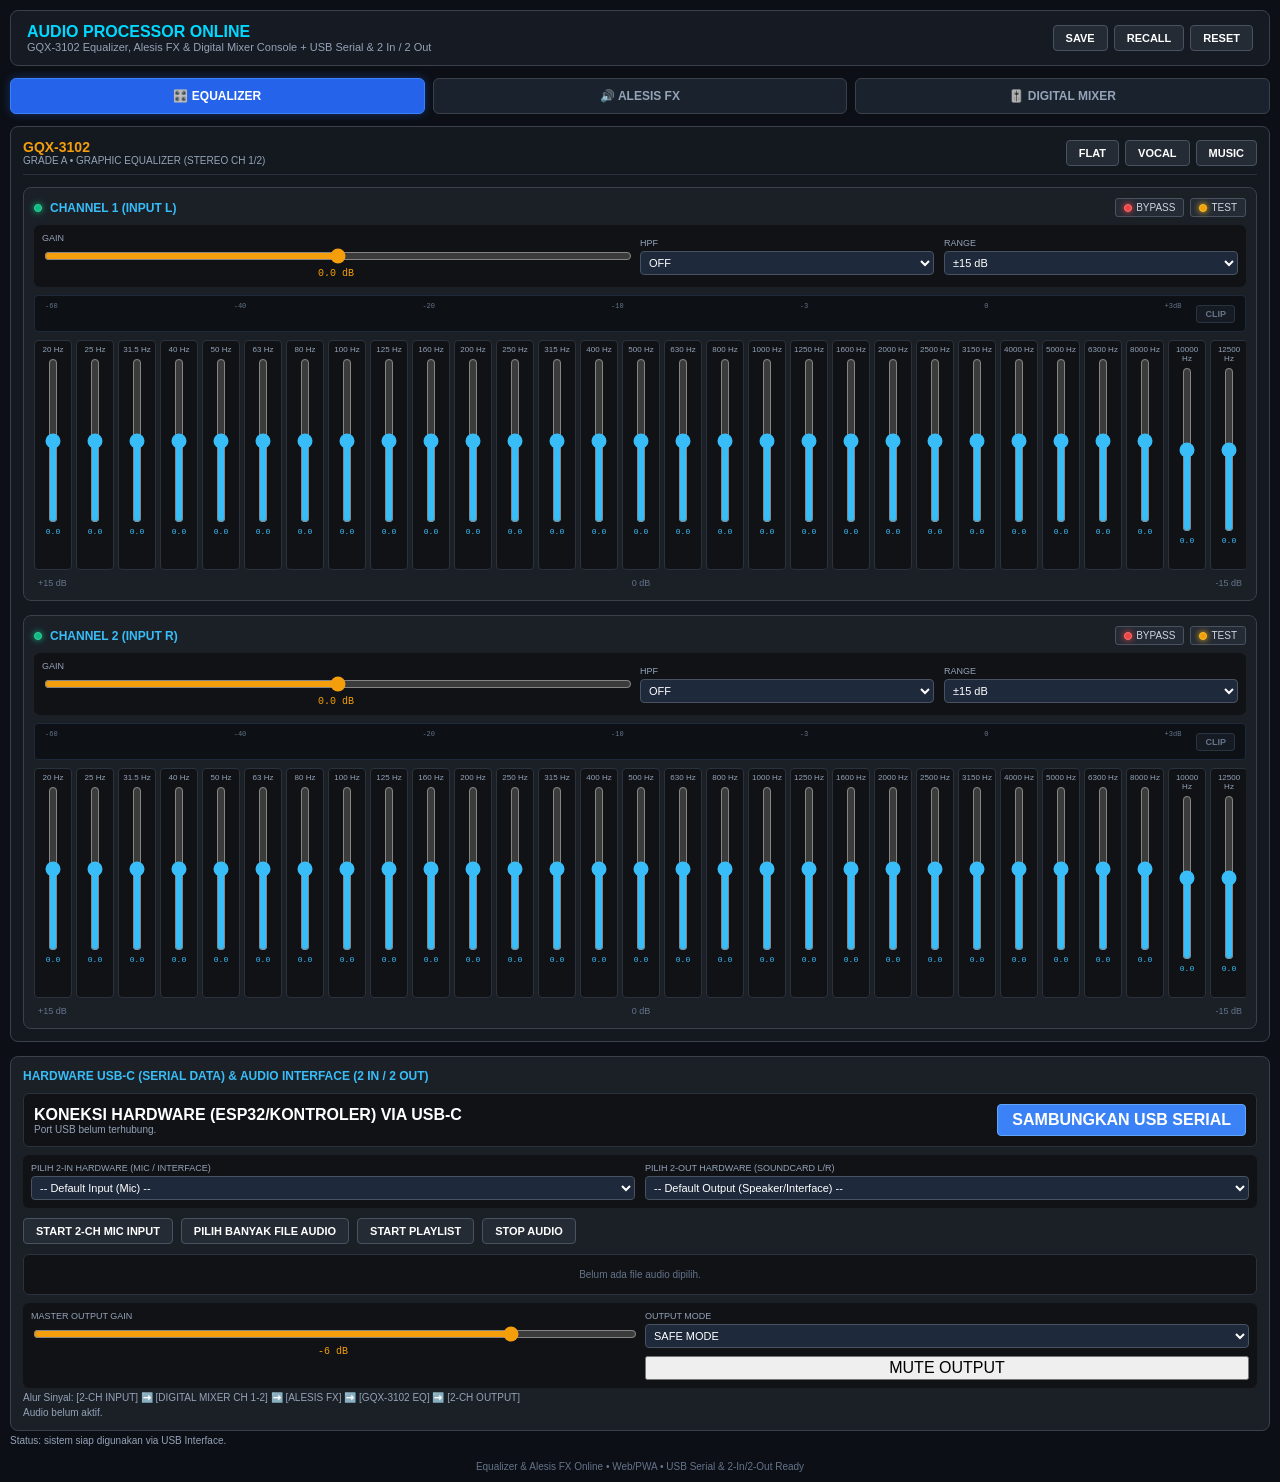
==== commit 5a3fde0f: "Refactor LED styles and audio routing comments Updated test LED styles and adjusted signal flow desc" ====
--- a/index.html
+++ b/index.html
@@ -78,7 +78,7 @@
 .status-led { width: 8px; height: 8px; border-radius: 50%; background: #252b35; border: 1px solid #485260; display: inline-block; }  
 .status-led.active-led { background: #10b981; border-color: #34d399; box-shadow: 0 0 6px #10b981; }  
 .status-led.bypass-led { background: #ef4444; border-color: #f87171; box-shadow: 0 0 6px #ef4444; }  
-.status-led.test-led { background: #f59e0b; border-color: #fbbf24; box-shadow: 0 0 6px #f59e0b; }  
+.status-led.test-led { background: #f59e0b; border-color: #fbbf24; box-shadow: 0 0 6px #fbbf24; }  
   
 .channel-title { font-size: 12px; font-weight: bold; color: #38bdf8; }  
 .channel-controls { display: flex; gap: 6px; align-items: center; }  
@@ -751,7 +751,7 @@
         </div>  
       </div>  
   
-      <div id="feedbackStatus" class="feedback-status">Alur Sinyal: [2-CH INPUT] ➡️ [DIGITAL MIXER CH 1-2] ➡️ [ALESIS FX] ➡️ [GQX-3102 EQ] ➡️ [2-CH OUTPUT]</div>  
+      <div id="feedbackStatus" class="feedback-status">Alur Sinyal: [2-CH INPUT] ➡️ [DIGITAL MIXER CH 1-2] ➡️️ [ALESIS FX] ➡️ [GQX-3102 EQ] ➡️ [2-CH OUTPUT]</div>  
       <div id="audioStatus" class="audio-status">Audio belum aktif.</div>  
     </section>  
   
@@ -970,11 +970,18 @@
   
 audioOutputSelect.addEventListener("change", async () => {  
   const deviceId = audioOutputSelect.value;  
-  if (audioContext && typeof audioContext.setSinkId === 'function' && deviceId) {  
+  createAudioContext();  
+  
+  if (typeof audioContext.setSinkId === 'function') {  
     try {  
       await audioContext.setSinkId(deviceId);  
-      setStatus("Output audio dialihkan ke perangkat terpilih.");  
-    } catch (err) {}  
+      setAudioStatus("Output dialihkan secara instan ke Sound Card / Speaker terpilih.");  
+      setStatus("Output audio berhasil diperbarui.");  
+    } catch (err) {  
+      setAudioStatus("Gagal mengalihkan via setSinkId. Periksa pengaturan sistem.");  
+    }  
+  } else {  
+    setAudioStatus("Browser Anda tidak mendukung setSinkId otomatis. Atur default output di Sound Settings OS.");  
   }  
 });  
   
@@ -1209,6 +1216,12 @@
   outputMuteGainNode.gain.value = outputMuted ? 0 : 1;  
   
   rebuildAudioRouting();  
+  
+  const initialOutputId = audioOutputSelect.value;  
+  if (initialOutputId && typeof audioContext.setSinkId === 'function') {  
+    audioContext.setSinkId(initialOutputId).catch(() => {});  
+  }  
+  
   outputMuteGainNode.connect(audioContext.destination);  
   
   audioGraphReady = true;  
@@ -1232,15 +1245,11 @@
     try { audioChannels[1].inputGain.disconnect(); } catch (e) {}  
   } catch (e) {}  
   
-  // Routing 2 In / 2 Out Stereo Subgroup  
-  const subgroupL = audioContext.createGain();  
-  const subgroupR = audioContext.createGain();  
-  
-  if (mixerStrips[0]) mixerStrips[0].mute.connect(subgroupL);  
-  if (mixerStrips[1]) mixerStrips[1].mute.connect(subgroupR);  
-  
-  subgroupL.connect(masterStripGain);  
-  subgroupR.connect(masterStripGain);  
+  // Routing Jalur: Mixer Strips ➡️️ Master Strip ➡️ Alesis FX ➡️ EQ Channels ➡️ Master Output  
+  if (mixerStrips[0]) mixerStrips[0].mute.connect(masterStripGain);  
+  if (mixerStrips[1]) mixerStrips[1].mute.connect(masterStripGain);  
+  if (mixerStrips[2]) mixerStrips[2].mute.connect(masterStripGain);  
+  if (mixerStrips[3]) mixerStrips[3].mute.connect(masterStripGain);  
   
   masterStripGain.connect(alesisInputMerger);  
   
@@ -1325,21 +1334,17 @@
   activeSourceNode = audioContext.createBufferSource();  
   activeSourceNode.buffer = buffer;  
   
-  // Arahkan ke Channel 1 (L) & Channel 2 (R) secara Stereo jika buffer mendukung  
-  if (buffer.numberOfChannels >= 2) {  
-    const splitter = audioContext.createChannelSplitter(2);  
-    activeSourceNode.connect(splitter);  
-    splitter.connect(mixerStrips[0].hpf, 0);  
-    splitter.connect(mixerStrips[1].hpf, 1);  
-  } else {  
-    activeSourceNode.connect(mixerStrips[0].hpf);  
-    activeSourceNode.connect(mixerStrips[1].hpf);  
-  }  
+  const splitter = audioContext.createChannelSplitter(2);  
+  activeSourceNode.connect(splitter);  
+  
+  // Hubungkan ke Mixer Strip 1 (L) dan Strip 2 (R)  
+  splitter.connect(mixerStrips[0].hpf, 0);  
+  splitter.connect(mixerStrips[1].hpf, 1);  
   
   activeSourceNode.start(0);  
   isPlaying = true;  
   startAudioButton.classList.add("active");  
-  setAudioStatus("Memutar file: " + audioFileNames[currentPlaylistIndex] + " ➡️ Stereo Mixer Ch 1-2 ➡️ Alesis FX ➡️ EQ");  
+  setAudioStatus("Memutar file: " + audioFileNames[currentPlaylistIndex] + " ➡️️ Mixer Ch 1-2 ➡️ Alesis FX ➡️ EQ");  
   
   activeSourceNode.onended = () => {  
     if (isPlaying && audioBuffers.length > 0) {  
@@ -1381,7 +1386,6 @@
     microphoneStream = await navigator.mediaDevices.getUserMedia(constraints);  
     microphoneSource = audioContext.createMediaStreamSource(microphoneStream);  
     
-    // Split 2 Input Channel Mic / USB Interface ke Ch 1 & Ch 2  
     const splitter = audioContext.createChannelSplitter(2);  
     microphoneSource.connect(splitter);  
     splitter.connect(mixerStrips[0].hpf, 0);  
@@ -1542,7 +1546,7 @@
         <div class="tft-interactive-item"><label>Buffer Size</label><select><option>256 Samples</option><option>512 Samples</option></select></div>  
       </div>  
     `,  
-    encoders: [{name:"GAIN L", val:"+12dB"}, {name:"GAIN R", val:"+12dB"}, {name:"HPF", val:"80Hz"}, {name:"DELAY", val:"0.0ms"}, {name:"WIDTH", val:"100%บาล"}, {name:"TRIM", val:"0.0dB"}]  
+    encoders: [{name:"GAIN L", val:"+12dB"}, {name:"GAIN R", val:"+12dB"}, {name:"HPF", val:"80Hz"}, {name:"DELAY", val:"0.0ms"}, {name:"WIDTH", val:"100%"}, {name:"TRIM", val:"0.0dB"}]  
   },  
   gate: {  
     title: "NOISE GATE / EXPANDER PROCESSOR",  
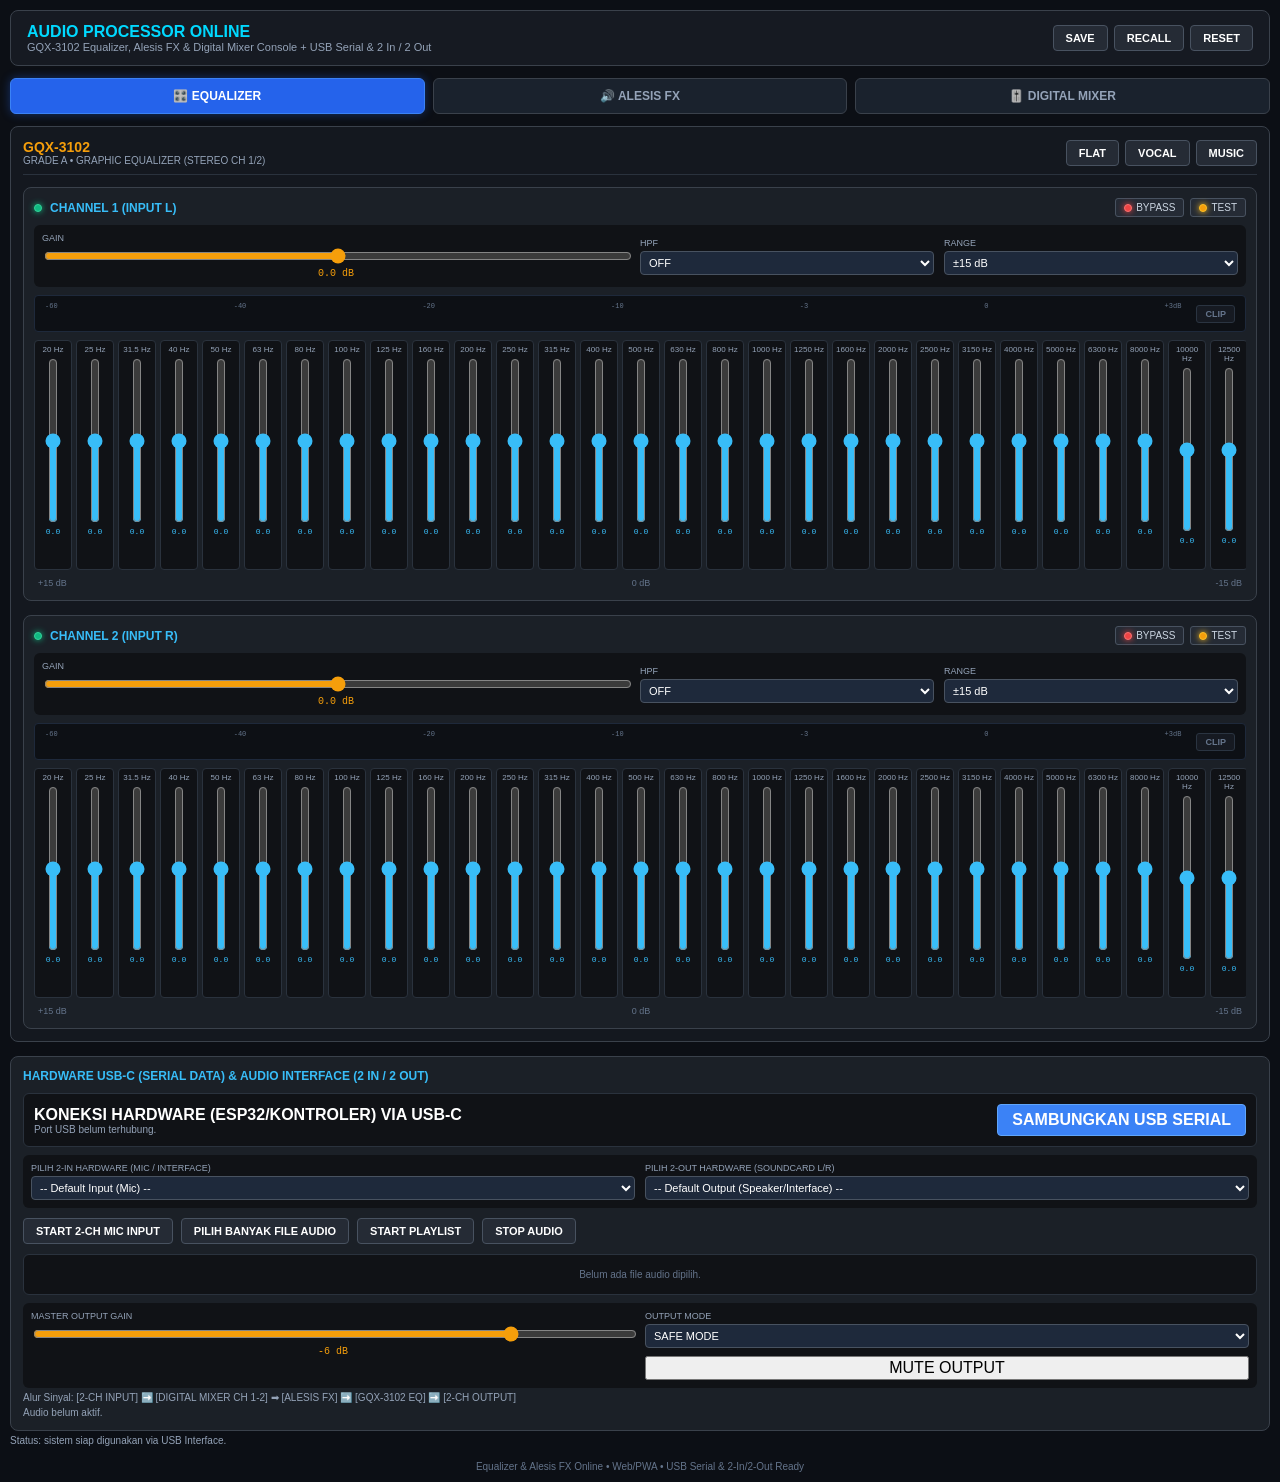
==== commit be35cd92: "Fix feedback status text and update audio context handling Signed-off-by: alfattahfinance <mhmdaril7" ====
--- a/index.html
+++ b/index.html
@@ -751,7 +751,7 @@
         </div>  
       </div>  
   
-      <div id="feedbackStatus" class="feedback-status">Alur Sinyal: [2-CH INPUT] ➡️ [DIGITAL MIXER CH 1-2] ➡️️ [ALESIS FX] ➡️ [GQX-3102 EQ] ➡️ [2-CH OUTPUT]</div>  
+      <div id="feedbackStatus" class="feedback-status">Alur Sinyal: [2-CH INPUT] ➡️ [DIGITAL MIXER CH 1-2] ➡ [ALESIS FX] ➡️ [GQX-3102 EQ] ➡️ [2-CH OUTPUT]</div>  
       <div id="audioStatus" class="audio-status">Audio belum aktif.</div>  
     </section>  
   
@@ -990,7 +990,6 @@
     const AudioContextClass = window.AudioContext || window.webkitAudioContext;  
     audioContext = new AudioContextClass();  
   }  
-  if (audioContext.state === "suspended") audioContext.resume();  
   return audioContext;  
 }  
   
@@ -1020,8 +1019,10 @@
   const files = Array.from(e.target.files);  
   if (files.length === 0) return;  
   
-  createAudioContext();  
+  const ctx = createAudioContext();  
+  if (ctx.state === "suspended") await ctx.resume();  
   initializeAudioGraph();  
+  
   audioBuffers = [];  
   audioFileNames = files.map(f => f.name);  
   setAudioStatus("Mendecode file audio ke Digital Mixer...");  
@@ -1029,7 +1030,7 @@
   for (let file of files) {  
     try {  
       const arrayBuffer = await file.arrayBuffer();  
-      const decodedBuffer = await audioContext.decodeAudioData(arrayBuffer);  
+      const decodedBuffer = await ctx.decodeAudioData(arrayBuffer);  
       audioBuffers.push(decodedBuffer);  
     } catch (err) {}  
   }  
@@ -1245,7 +1246,6 @@
     try { audioChannels[1].inputGain.disconnect(); } catch (e) {}  
   } catch (e) {}  
   
-  // Routing Jalur: Mixer Strips ➡️️ Master Strip ➡️ Alesis FX ➡️ EQ Channels ➡️ Master Output  
   if (mixerStrips[0]) mixerStrips[0].mute.connect(masterStripGain);  
   if (mixerStrips[1]) mixerStrips[1].mute.connect(masterStripGain);  
   if (mixerStrips[2]) mixerStrips[2].mute.connect(masterStripGain);  
@@ -1320,10 +1320,21 @@
 function playCurrentBuffer() {  
   if (audioBuffers.length === 0) {  
     setStatus("Pilih file audio terlebih dahulu di Mixer!");  
+    alert("Silakan klik 'PILIH BANYAK FILE AUDIO' terlebih dahulu!");  
     return;  
   }  
   
-  createAudioContext();  
+  const ctx = createAudioContext();  
+  if (ctx.state === "suspended") {  
+    ctx.resume().then(() => {  
+      startSourceNode(ctx);  
+    });  
+  } else {  
+    startSourceNode(ctx);  
+  }  
+}  
+  
+function startSourceNode(ctx) {  
   initializeAudioGraph();  
   
   if (activeSourceNode) {  
@@ -1331,20 +1342,19 @@
   }  
   
   const buffer = audioBuffers[currentPlaylistIndex];  
-  activeSourceNode = audioContext.createBufferSource();  
+  activeSourceNode = ctx.createBufferSource();  
   activeSourceNode.buffer = buffer;  
   
-  const splitter = audioContext.createChannelSplitter(2);  
+  const splitter = ctx.createChannelSplitter(2);  
   activeSourceNode.connect(splitter);  
   
-  // Hubungkan ke Mixer Strip 1 (L) dan Strip 2 (R)  
   splitter.connect(mixerStrips[0].hpf, 0);  
   splitter.connect(mixerStrips[1].hpf, 1);  
   
   activeSourceNode.start(0);  
   isPlaying = true;  
   startAudioButton.classList.add("active");  
-  setAudioStatus("Memutar file: " + audioFileNames[currentPlaylistIndex] + " ➡️️ Mixer Ch 1-2 ➡️ Alesis FX ➡️ EQ");  
+  setAudioStatus("Memutar file: " + audioFileNames[currentPlaylistIndex] + " ➡️ Mixer Ch 1-2 ➡️️ Alesis FX ➡️ EQ");  
   
   activeSourceNode.onended = () => {  
     if (isPlaying && audioBuffers.length > 0) {  
@@ -1358,17 +1368,22 @@
 startAudioButton.addEventListener("click", async () => {  
   if (audioBuffers.length === 0) {  
     setStatus("Pilih file audio terlebih dahulu!");  
+    alert("Silakan pilih file audio menggunakan tombol 'PILIH BANYAK FILE AUDIO' terlebih dahulu.");  
     return;  
   }  
   const ctx = createAudioContext();  
-  if (ctx.state === "suspended") await ctx.resume();  
+  if (ctx.state === "suspended") {  
+    await ctx.resume();  
+  }  
   playCurrentBuffer();  
 });  
   
 startMicButton.addEventListener("click", async () => {  
   try {  
     const ctx = createAudioContext();  
-    if (ctx.state === "suspended") await ctx.resume();  
+    if (ctx.state === "suspended") {  
+      await ctx.resume();  
+    }  
       
     initializeAudioGraph();  
     disconnectCurrentSource();  
@@ -1391,8 +1406,12 @@
     splitter.connect(mixerStrips[0].hpf, 0);  
     splitter.connect(mixerStrips[1].hpf, 1);  
   
+    isPlaying = true;  
+    startAudioButton.classList.add("active");  
     setAudioStatus("2-Channel Input Aktif ➡️ Mixer Ch 1-2 ➡️ Alesis FX ➡️ Equalizer.");  
-  } catch (err) { setAudioStatus("Gagal mengakses perangkat input 2-Channel."); }  
+  } catch (err) {   
+    setAudioStatus("Gagal mengakses perangkat input 2-Channel.");   
+  }  
 });  
   
 stopAudioButton.addEventListener("click", () => {  
@@ -1818,4 +1837,4 @@
 }  
   </script>  
 </body>  
-</html>  
+</html>
